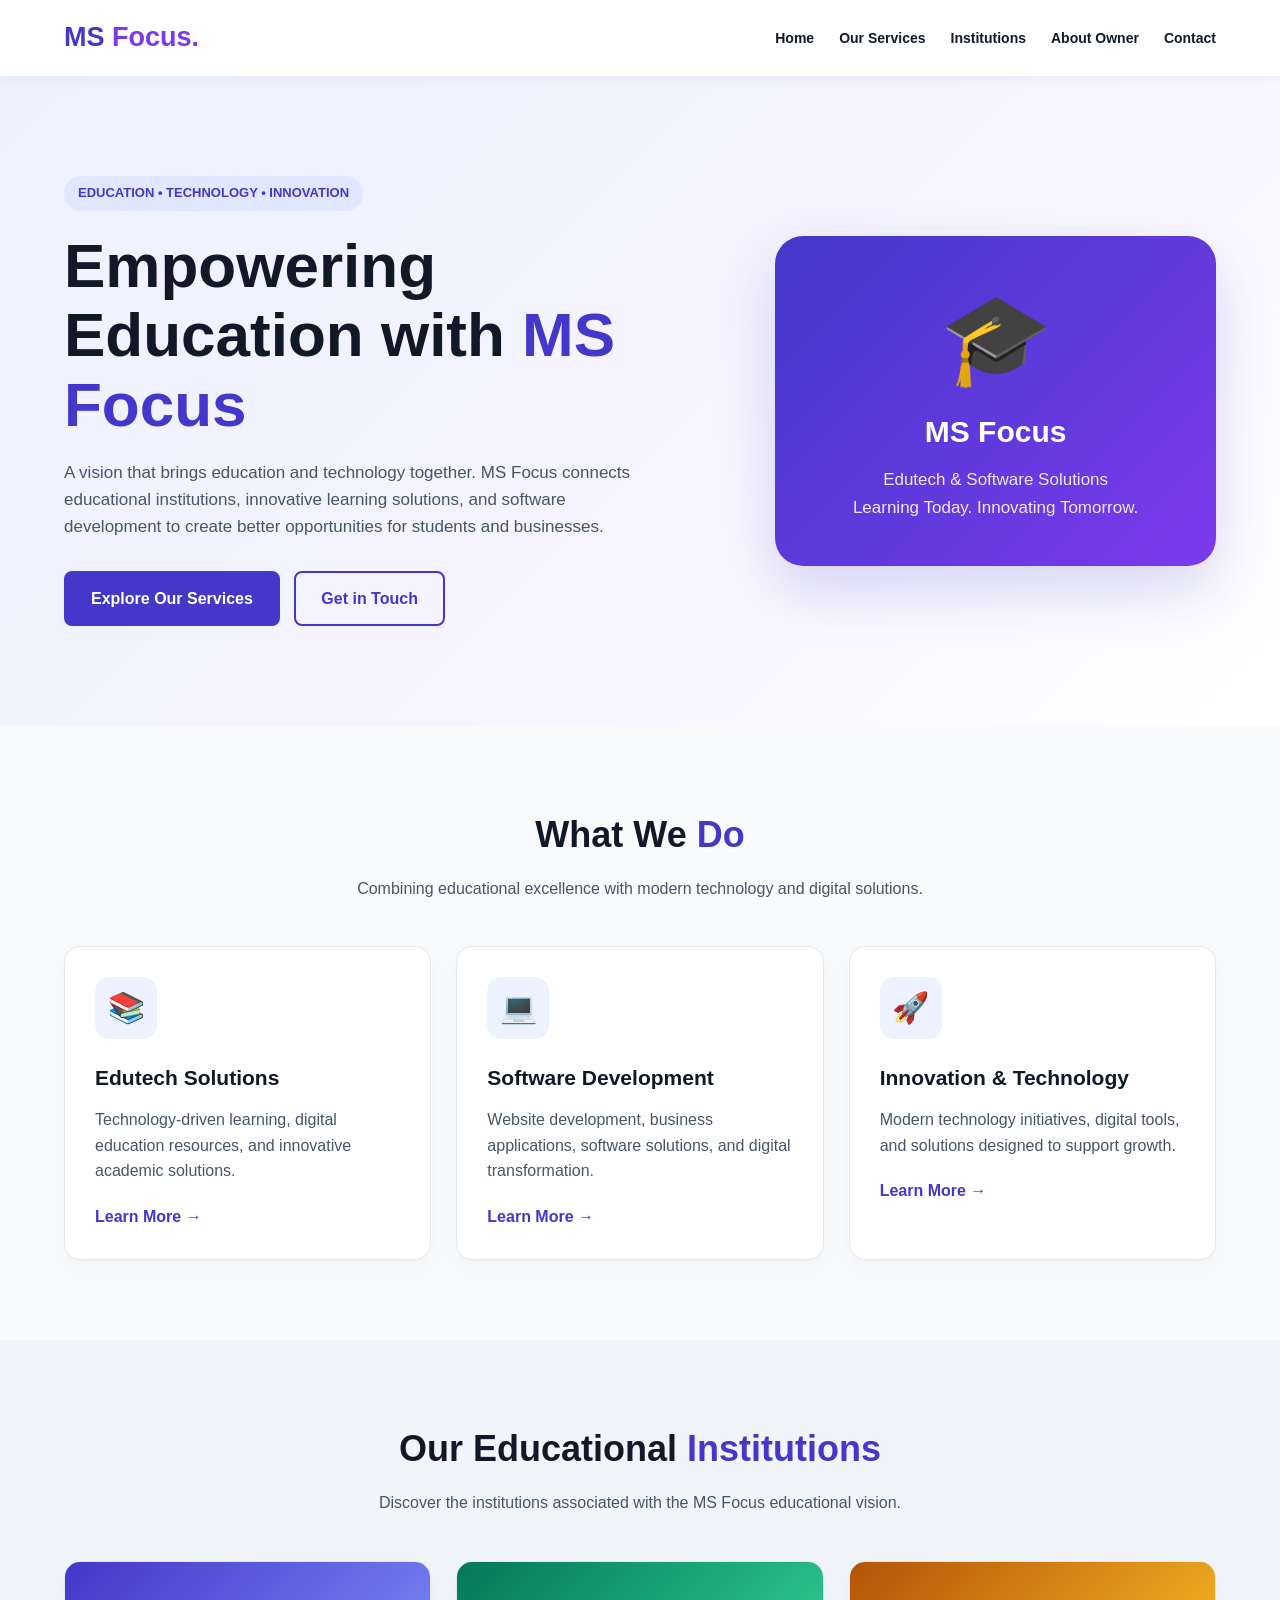
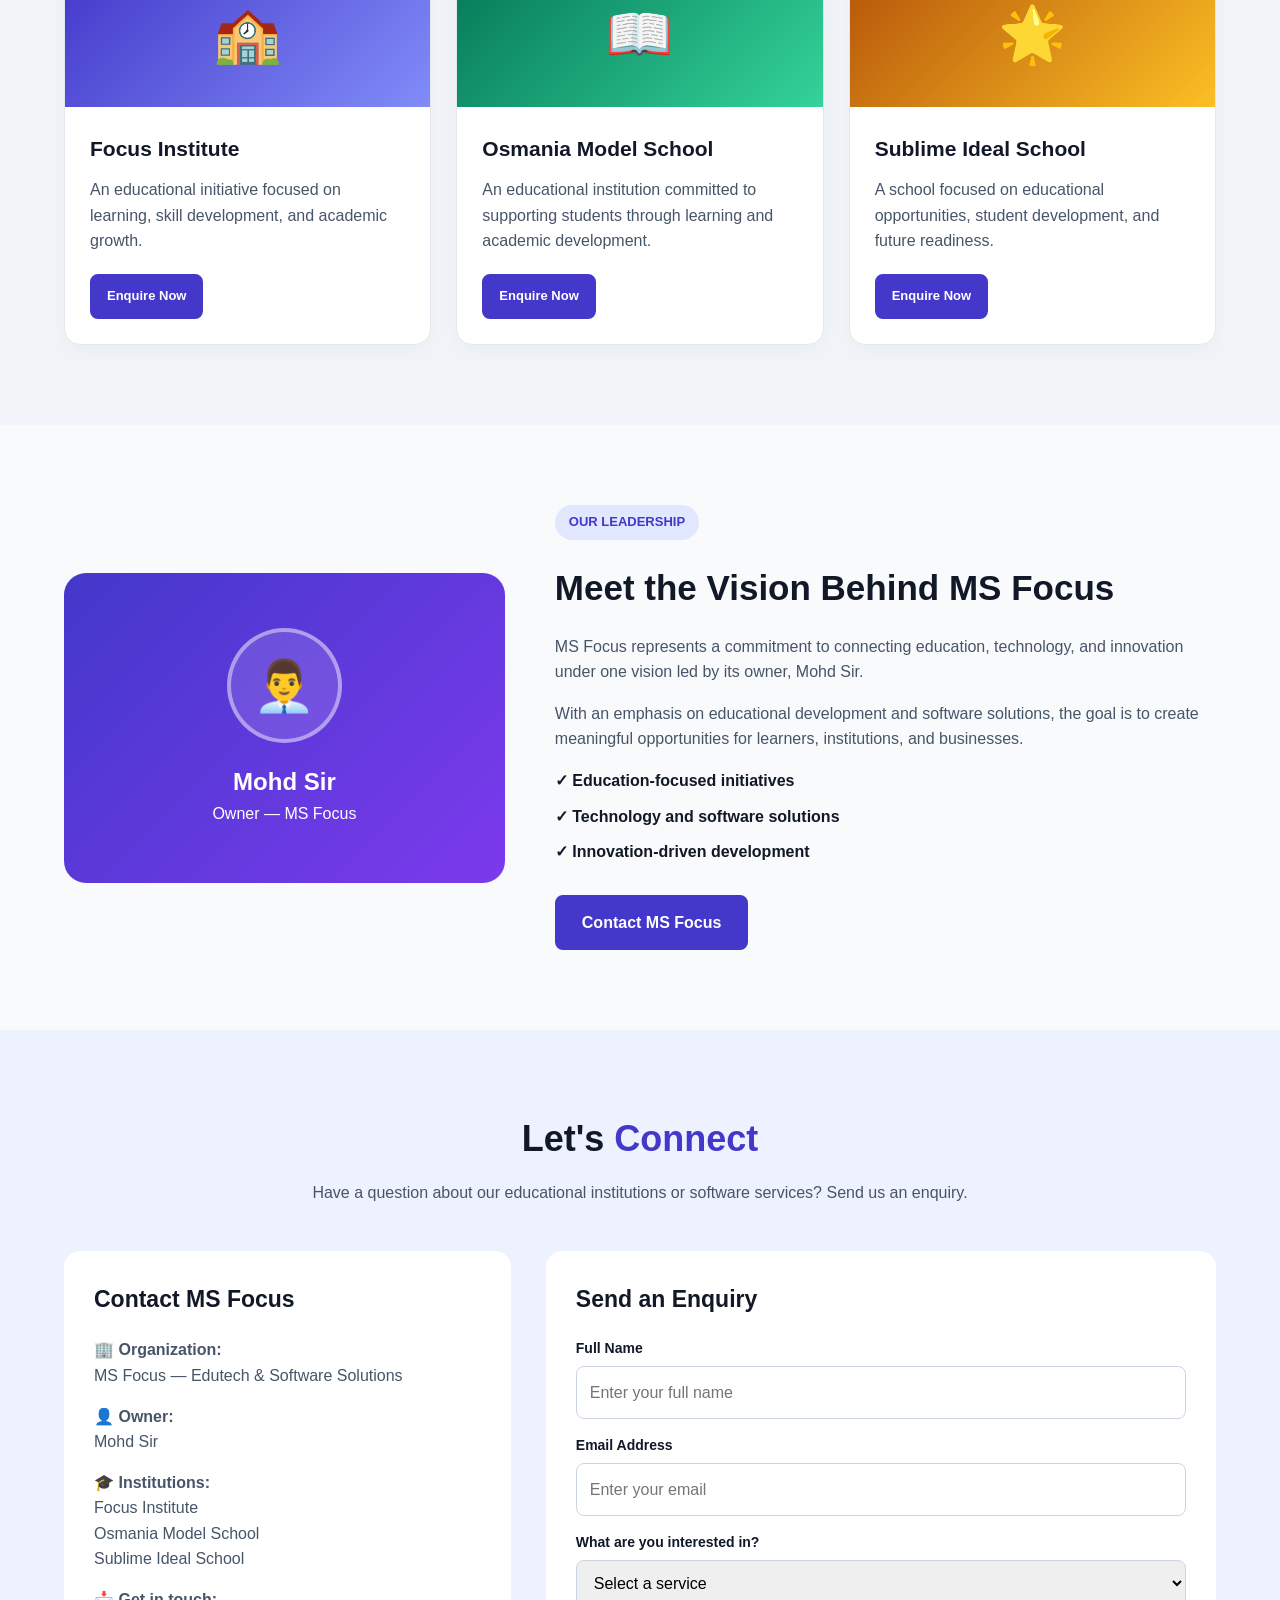
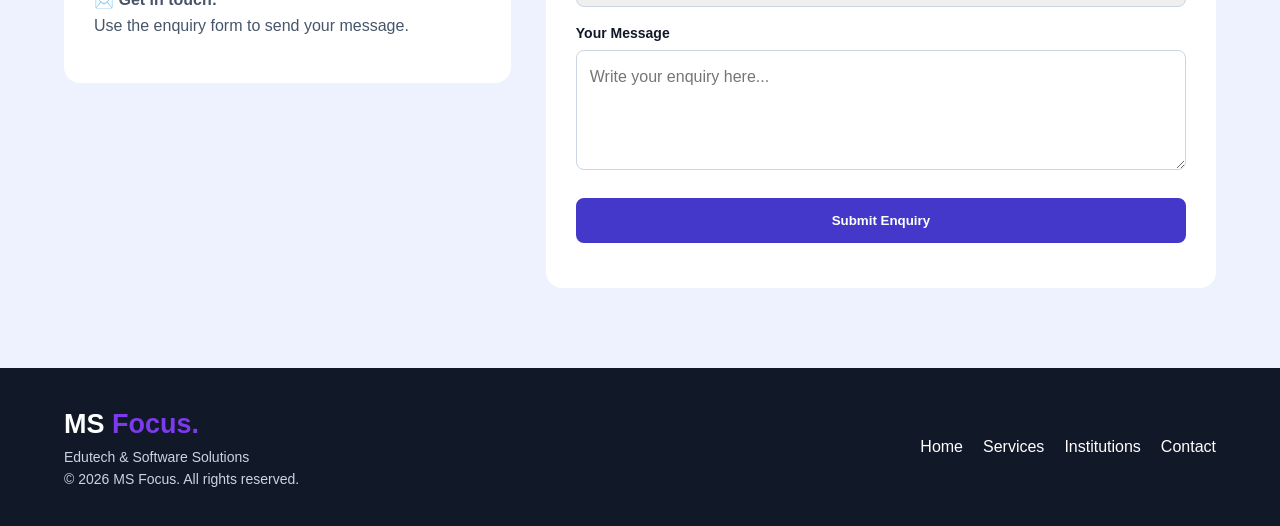
==== index.html @ 40a00bc4 "Test it" ====
<!DOCTYPE html>
<html lang="en">
<head>
    <meta charset="UTF-8">
    <meta name="viewport" content="width=device-width, initial-scale=1.0">
    <meta name="description" content="MS Focus - Education Technology, Software Solutions, and Educational Institutions.">
    <title>MS Focus | Edutech & Software Solutions</title>

    <style>
        /* GENERAL STYLES */
        :root {
            --primary: #4338ca;
            --secondary: #7c3aed;
            --dark: #111827;
            --light: #f8fafc;
            --text: #475569;
            --white: #ffffff;
        }

        * {
            margin: 0;
            padding: 0;
            box-sizing: border-box;
            scroll-behavior: smooth;
        }

        body {
            font-family: Arial, Helvetica, sans-serif;
            background: var(--light);
            color: var(--dark);
            line-height: 1.6;
        }

        a {
            text-decoration: none;
            color: inherit;
        }

        .container {
            width: 90%;
            max-width: 1200px;
            margin: auto;
        }

        /* NAVIGATION */
        header {
            background: var(--white);
            box-shadow: 0 2px 15px #0000000d;
            position: sticky;
            top: 0;
            z-index: 1000;
        }

        nav {
            min-height: 76px;
            display: flex;
            align-items: center;
            justify-content: space-between;
            gap: 20px;
        }

        .logo {
            font-size: 27px;
            font-weight: 800;
            color: var(--primary);
        }

        .logo span {
            color: var(--secondary);
        }

        .nav-links {
            display: flex;
            align-items: center;
            gap: 25px;
            list-style: none;
        }

        .nav-links a {
            font-size: 14px;
            font-weight: 600;
            transition: color 0.3s;
        }

        .nav-links a:hover {
            color: var(--secondary);
        }

        .menu-btn {
            display: none;
            border: none;
            background: none;
            font-size: 28px;
            cursor: pointer;
        }

        /* BUTTONS */
        .btn {
            display: inline-block;
            background: var(--primary);
            color: white;
            padding: 13px 25px;
            border-radius: 8px;
            font-weight: bold;
            border: 2px solid var(--primary);
            cursor: pointer;
            transition: 0.3s;
        }

        .btn:hover {
            background: var(--secondary);
            border-color: var(--secondary);
            transform: translateY(-2px);
        }

        .btn-outline {
            background: transparent;
            color: var(--primary);
            margin-left: 10px;
        }

        .btn-outline:hover {
            color: white;
        }

        /* HERO SECTION */
        .hero {
            background: linear-gradient(135deg, #eef2ff, #f5f3ff, #ffffff);
            padding: 100px 0;
        }

        .hero-content {
            display: grid;
            grid-template-columns: 1.2fr 0.8fr;
            align-items: center;
            gap: 50px;
        }

        .tag {
            display: inline-block;
            padding: 7px 14px;
            border-radius: 30px;
            background: #e0e7ff;
            color: var(--primary);
            font-weight: bold;
            font-size: 13px;
            margin-bottom: 20px;
        }

        .hero h1 {
            font-size: clamp(38px, 5vw, 62px);
            line-height: 1.12;
            margin-bottom: 20px;
        }

        .hero h1 span {
            color: var(--primary);
        }

        .hero p {
            color: var(--text);
            font-size: 17px;
            margin-bottom: 30px;
            max-width: 600px;
        }

        .hero-art {
            min-height: 330px;
            border-radius: 28px;
            background: linear-gradient(135deg, #4338ca, #7c3aed);
            color: white;
            display: flex;
            flex-direction: column;
            align-items: center;
            justify-content: center;
            text-align: center;
            padding: 35px;
            box-shadow: 0 25px 60px #4338ca30;
        }

        .hero-art .symbol {
            font-size: 90px;
            line-height: 1.3;
        }

        .hero-art h2 {
            font-size: 30px;
            margin: 10px 0;
        }

        .hero-art p {
            color: #ede9fe;
            margin: 0;
        }

        /* COMMON SECTION STYLES */
        section {
            padding: 80px 0;
        }

        .section-heading {
            text-align: center;
            max-width: 700px;
            margin: 0 auto 45px;
        }

        .section-heading h2 {
            font-size: 36px;
            margin-bottom: 12px;
        }

        .section-heading p {
            color: var(--text);
        }

        .section-heading span {
            color: var(--primary);
        }

        /* SERVICES */
        .services-grid,
        .schools-grid {
            display: grid;
            grid-template-columns: repeat(3, 1fr);
            gap: 25px;
        }

        .service-card,
        .school-card {
            background: white;
            padding: 30px;
            border-radius: 16px;
            border: 1px solid #e2e8f0;
            box-shadow: 0 8px 25px #0f172a08;
            transition: transform 0.3s, box-shadow 0.3s;
        }

        .service-card:hover,
        .school-card:hover {
            transform: translateY(-7px);
            box-shadow: 0 15px 35px #4338ca15;
        }

        .icon {
            width: 62px;
            height: 62px;
            border-radius: 14px;
            background: #eef2ff;
            display: grid;
            place-items: center;
            font-size: 30px;
            margin-bottom: 22px;
        }

        .service-card h3,
        .school-card h3 {
            font-size: 21px;
            margin-bottom: 12px;
        }

        .service-card p,
        .school-card p {
            color: var(--text);
            margin-bottom: 20px;
        }

        .text-link {
            color: var(--primary);
            font-weight: bold;
        }

        /* SCHOOLS */
        #institutions {
            background: #f1f5f9;
        }

        .school-card {
            padding: 0;
            overflow: hidden;
        }

        .school-top {
            min-height: 145px;
            background: linear-gradient(135deg, #4338ca, #818cf8);
            display: grid;
            place-items: center;
            color: white;
            font-size: 55px;
        }

        .school-card:nth-child(2) .school-top {
            background: linear-gradient(135deg, #047857, #34d399);
        }

        .school-card:nth-child(3) .school-top {
            background: linear-gradient(135deg, #b45309, #fbbf24);
        }

        .school-info {
            padding: 25px;
        }

        .school-info .btn {
            font-size: 13px;
            padding: 10px 15px;
        }

        /* ABOUT OWNER */
        .about-grid {
            display: grid;
            grid-template-columns: 0.8fr 1.2fr;
            gap: 50px;
            align-items: center;
        }

        .owner-box {
            min-height: 310px;
            border-radius: 22px;
            background: linear-gradient(135deg, #4338ca, #7c3aed);
            color: white;
            display: flex;
            flex-direction: column;
            justify-content: center;
            align-items: center;
            text-align: center;
            padding: 30px;
        }

        .owner-avatar {
            width: 115px;
            height: 115px;
            border: 4px solid #ffffff70;
            border-radius: 50%;
            display: grid;
            place-items: center;
            background: #ffffff20;
            font-size: 50px;
            margin-bottom: 20px;
        }

        .about-text h2 {
            font-size: 35px;
            margin-bottom: 18px;
        }

        .about-text p {
            color: var(--text);
            margin-bottom: 16px;
        }

        .feature {
            margin: 10px 0;
            font-weight: 600;
        }

        /* CONTACT */
        #contact {
            background: #eef2ff;
        }

        .contact-grid {
            display: grid;
            grid-template-columns: 0.8fr 1.2fr;
            gap: 35px;
            align-items: start;
        }

        .contact-info,
        .contact-form {
            background: white;
            border-radius: 16px;
            padding: 30px;
        }

        .contact-info h3,
        .contact-form h3 {
            margin-bottom: 20px;
            font-size: 23px;
        }

        .contact-info p {
            color: var(--text);
            margin: 15px 0;
        }

        .contact-form label {
            display: block;
            margin: 15px 0 6px;
            font-weight: bold;
            font-size: 14px;
        }

        .contact-form input,
        .contact-form select,
        .contact-form textarea {
            width: 100%;
            padding: 13px;
            border: 1px solid #cbd5e1;
            border-radius: 8px;
            font: inherit;
            outline: none;
        }

        .contact-form input:focus,
        .contact-form select:focus,
        .contact-form textarea:focus {
            border-color: var(--primary);
        }

        .contact-form textarea {
            resize: vertical;
            min-height: 120px;
        }

        .contact-form .btn {
            margin-top: 20px;
            width: 100%;
        }

        #form-message {
            margin-top: 15px;
            color: #047857;
            font-weight: bold;
        }

        /* FOOTER */
        footer {
            background: #111827;
            color: white;
            padding: 35px 0;
        }

        .footer-content {
            display: flex;
            justify-content: space-between;
            align-items: center;
            gap: 20px;
            flex-wrap: wrap;
        }

        footer p {
            color: #cbd5e1;
            font-size: 14px;
        }

        .footer-links {
            display: flex;
            gap: 20px;
            flex-wrap: wrap;
        }

        .footer-links a:hover {
            color: #a5b4fc;
        }

        /* RESPONSIVE DESIGN */
        @media (max-width: 850px) {
            .menu-btn {
                display: block;
            }

            .nav-links {
                display: none;
                position: absolute;
                top: 76px;
                left: 0;
                width: 100%;
                background: white;
                padding: 25px 5%;
                flex-direction: column;
                align-items: flex-start;
                box-shadow: 0 10px 15px #00000010;
            }

            .nav-links.active {
                display: flex;
            }

            .hero-content,
            .about-grid,
            .contact-grid {
                grid-template-columns: 1fr;
            }

            .hero {
                padding: 65px 0;
            }

            .services-grid,
            .schools-grid {
                grid-template-columns: repeat(2, 1fr);
            }
        }

        @media (max-width: 560px) {
            .services-grid,
            .schools-grid {
                grid-template-columns: 1fr;
            }

            .hero h1 {
                font-size: 39px;
            }

            .section-heading h2,
            .about-text h2 {
                font-size: 29px;
            }

            .btn-outline {
                margin: 12px 0 0;
            }

            section {
                padding: 55px 0;
            }

            .footer-content {
                flex-direction: column;
                align-items: flex-start;
            }
        }
    </style>
</head>

<body>

    <!-- HEADER -->
    <header>
        <nav class="container">
            <a href="#home" class="logo">MS <span>Focus.</span></a>

            <button class="menu-btn" id="menu-btn"
                    aria-label="Open navigation menu"
                    aria-expanded="false">☰</button>

            <ul class="nav-links" id="nav-links">
                <li><a href="#home">Home</a></li>
                <li><a href="#services">Our Services</a></li>
                <li><a href="#institutions">Institutions</a></li>
                <li><a href="#about">About Owner</a></li>
                <li><a href="#contact">Contact</a></li>
            </ul>
        </nav>
    </header>

    <main>
        <!-- HERO -->
        <section class="hero" id="home">
            <div class="container hero-content">
                <div>
                    <span class="tag">EDUCATION • TECHNOLOGY • INNOVATION</span>

                    <h1>Empowering Education with <span>MS Focus</span></h1>

                    <p>
                        A vision that brings education and technology together.
                        MS Focus connects educational institutions, innovative
                        learning solutions, and software development to create
                        better opportunities for students and businesses.
                    </p>

                    <a href="#services" class="btn">Explore Our Services</a>
                    <a href="#contact" class="btn btn-outline">Get in Touch</a>
                </div>

                <div class="hero-art">
                    <div class="symbol">🎓</div>
                    <h2>MS Focus</h2>
                    <p>Edutech & Software Solutions</p>
                    <p>Learning Today. Innovating Tomorrow.</p>
                </div>
            </div>
        </section>

        <!-- SERVICES -->
        <section id="services">
            <div class="container">
                <div class="section-heading">
                    <h2>What We <span>Do</span></h2>
                    <p>
                        Combining educational excellence with modern
                        technology and digital solutions.
                    </p>
                </div>

                <div class="services-grid">
                    <article class="service-card">
                        <div class="icon">📚</div>
                        <h3>Edutech Solutions</h3>
                        <p>
                            Technology-driven learning, digital education
                            resources, and innovative academic solutions.
                        </p>
                        <a href="#contact" class="text-link">Learn More →</a>
                    </article>

                    <article class="service-card">
                        <div class="icon">💻</div>
                        <h3>Software Development</h3>
                        <p>
                            Website development, business applications,
                            software solutions, and digital transformation.
                        </p>
                        <a href="#contact" class="text-link">Learn More →</a>
                    </article>

                    <article class="service-card">
                        <div class="icon">🚀</div>
                        <h3>Innovation & Technology</h3>
                        <p>
                            Modern technology initiatives, digital tools,
                            and solutions designed to support growth.
                        </p>
                        <a href="#contact" class="text-link">Learn More →</a>
                    </article>
                </div>
            </div>
        </section>

        <!-- INSTITUTIONS -->
        <section id="institutions">
            <div class="container">
                <div class="section-heading">
                    <h2>Our Educational <span>Institutions</span></h2>
                    <p>
                        Discover the institutions associated with the MS
                        Focus educational vision.
                    </p>
                </div>

                <div class="schools-grid">
                    <article class="school-card">
                        <div class="school-top">🏫</div>
                        <div class="school-info">
                            <h3>Focus Institute</h3>
                            <p>
                                An educational initiative focused on learning,
                                skill development, and academic growth.
                            </p>
                            <a href="#contact" class="btn">Enquire Now</a>
                        </div>
                    </article>

                    <article class="school-card">
                        <div class="school-top">📖</div>
                        <div class="school-info">
                            <h3>Osmania Model School</h3>
                            <p>
                                An educational institution committed to
                                supporting students through learning and
                                academic development.
                            </p>
                            <a href="#contact" class="btn">Enquire Now</a>
                        </div>
                    </article>

                    <article class="school-card">
                        <div class="school-top">🌟</div>
                        <div class="school-info">
                            <h3>Sublime Ideal School</h3>
                            <p>
                                A school focused on educational opportunities,
                                student development, and future readiness.
                            </p>
                            <a href="#contact" class="btn">Enquire Now</a>
                        </div>
                    </article>
                </div>
            </div>
        </section>

        <!-- OWNER -->
        <section id="about">
            <div class="container about-grid">
                <div class="owner-box">
                    <div class="owner-avatar">👨‍💼</div>
                    <h2>Mohd Sir</h2>
                    <p>Owner — MS Focus</p>
                </div>

                <div class="about-text">
                    <span class="tag">OUR LEADERSHIP</span>
                    <h2>Meet the Vision Behind <span>MS Focus</span></h2>

                    <p>
                        MS Focus represents a commitment to connecting
                        education, technology, and innovation under one
                        vision led by its owner, Mohd Sir.
                    </p>

                    <p>
                        With an emphasis on educational development and
                        software solutions, the goal is to create meaningful
                        opportunities for learners, institutions, and
                        businesses.
                    </p>

                    <div class="feature">✓ Education-focused initiatives</div>
                    <div class="feature">✓ Technology and software solutions</div>
                    <div class="feature">✓ Innovation-driven development</div>

                    <a href="#contact" class="btn" style="margin-top:20px;">
                        Contact MS Focus
                    </a>
                </div>
            </div>
        </section>

        <!-- CONTACT -->
        <section id="contact">
            <div class="container">
                <div class="section-heading">
                    <h2>Let's <span>Connect</span></h2>
                    <p>
                        Have a question about our educational institutions
                        or software services? Send us an enquiry.
                    </p>
                </div>

                <div class="contact-grid">
                    <div class="contact-info">
                        <h3>Contact MS Focus</h3>

                        <p>🏢 <strong>Organization:</strong><br>
                            MS Focus — Edutech & Software Solutions
                        </p>

                        <p>👤 <strong>Owner:</strong><br>
                            Mohd Sir
                        </p>

                        <p>🎓 <strong>Institutions:</strong><br>
                            Focus Institute<br>
                            Osmania Model School<br>
                            Sublime Ideal School
                        </p>

                        <p>📩 <strong>Get in touch:</strong><br>
                            Use the enquiry form to send your message.
                        </p>
                    </div>

                    <form class="contact-form" id="contact-form">
                        <h3>Send an Enquiry</h3>

                        <label for="name">Full Name</label>
                        <input type="text" id="name" name="name"
                               placeholder="Enter your full name" required>

                        <label for="email">Email Address</label>
                        <input type="email" id="email" name="email"
                               placeholder="Enter your email" required>

                        <label for="interest">What are you interested in?</label>
                        <select id="interest" name="interest" required>
                            <option value="">Select a service</option>
                            <option>Focus Institute</option>
                            <option>Osmania Model School</option>
                            <option>Sublime Ideal School</option>
                            <option>Edutech Solutions</option>
                            <option>Software Development</option>
                            <option>Other Enquiry</option>
                        </select>

                        <label for="message">Your Message</label>
                        <textarea id="message" name="message"
                                  placeholder="Write your enquiry here..."
                                  required></textarea>

                        <button type="submit" class="btn">
                            Submit Enquiry
                        </button>

                        <p id="form-message" role="status"
                           aria-live="polite"></p>
                    </form>
                </div>
            </div>
        </section>
    </main>

    <!-- FOOTER -->
    <footer>
        <div class="container footer-content">
            <div>
                <a href="#home" class="logo" style="color:white;">
                    MS <span>Focus.</span>
                </a>
                <p>Edutech & Software Solutions</p>
                <p>© <span id="year"></span> MS Focus. All rights reserved.</p>
            </div>

            <div class="footer-links">
                <a href="#home">Home</a>
                <a href="#services">Services</a>
                <a href="#institutions">Institutions</a>
                <a href="#contact">Contact</a>
            </div>
        </div>
    </footer>

    <script>
        // Automatically update the copyright year.
        document.getElementById("year").textContent =
            new Date().getFullYear();

        // Mobile navigation menu.
        const menuBtn = document.getElementById("menu-btn");
        const navLinks = document.getElementById("nav-links");

        menuBtn.addEventListener("click", function () {
            const isOpen = navLinks.classList.toggle("active");

            menuBtn.setAttribute("aria-expanded", String(isOpen));
            menuBtn.textContent = isOpen ? "✕" : "☰";
        });

        // Close mobile navigation after selecting a link.
        document.querySelectorAll(".nav-links a").forEach(function (link) {
            link.addEventListener("click", function () {
                navLinks.classList.remove("active");
                menuBtn.setAttribute("aria-expanded", "false");
                menuBtn.textContent = "☰";
            });
        });

        // Contact form demonstration.
        // This works locally but does not send or store enquiries.
        document.getElementById("contact-form").addEventListener(
            "submit",
            function (event) {
                event.preventDefault();

                const name = document.getElementById("name").value.trim();
                const message = document.getElementById("form-message");

                if (!name) {
                    message.style.color = "#b91c1c";
                    message.textContent = "Please enter your name.";
                    return;
                }

                message.style.color = "#047857";
                message.textContent =
                    "Thank you, " + name +
                    "! The form works locally, but sending enquiries " +
                    "requires an email or backend integration.";

                this.reset();
            }
        );
    </script>

</body>
</html>
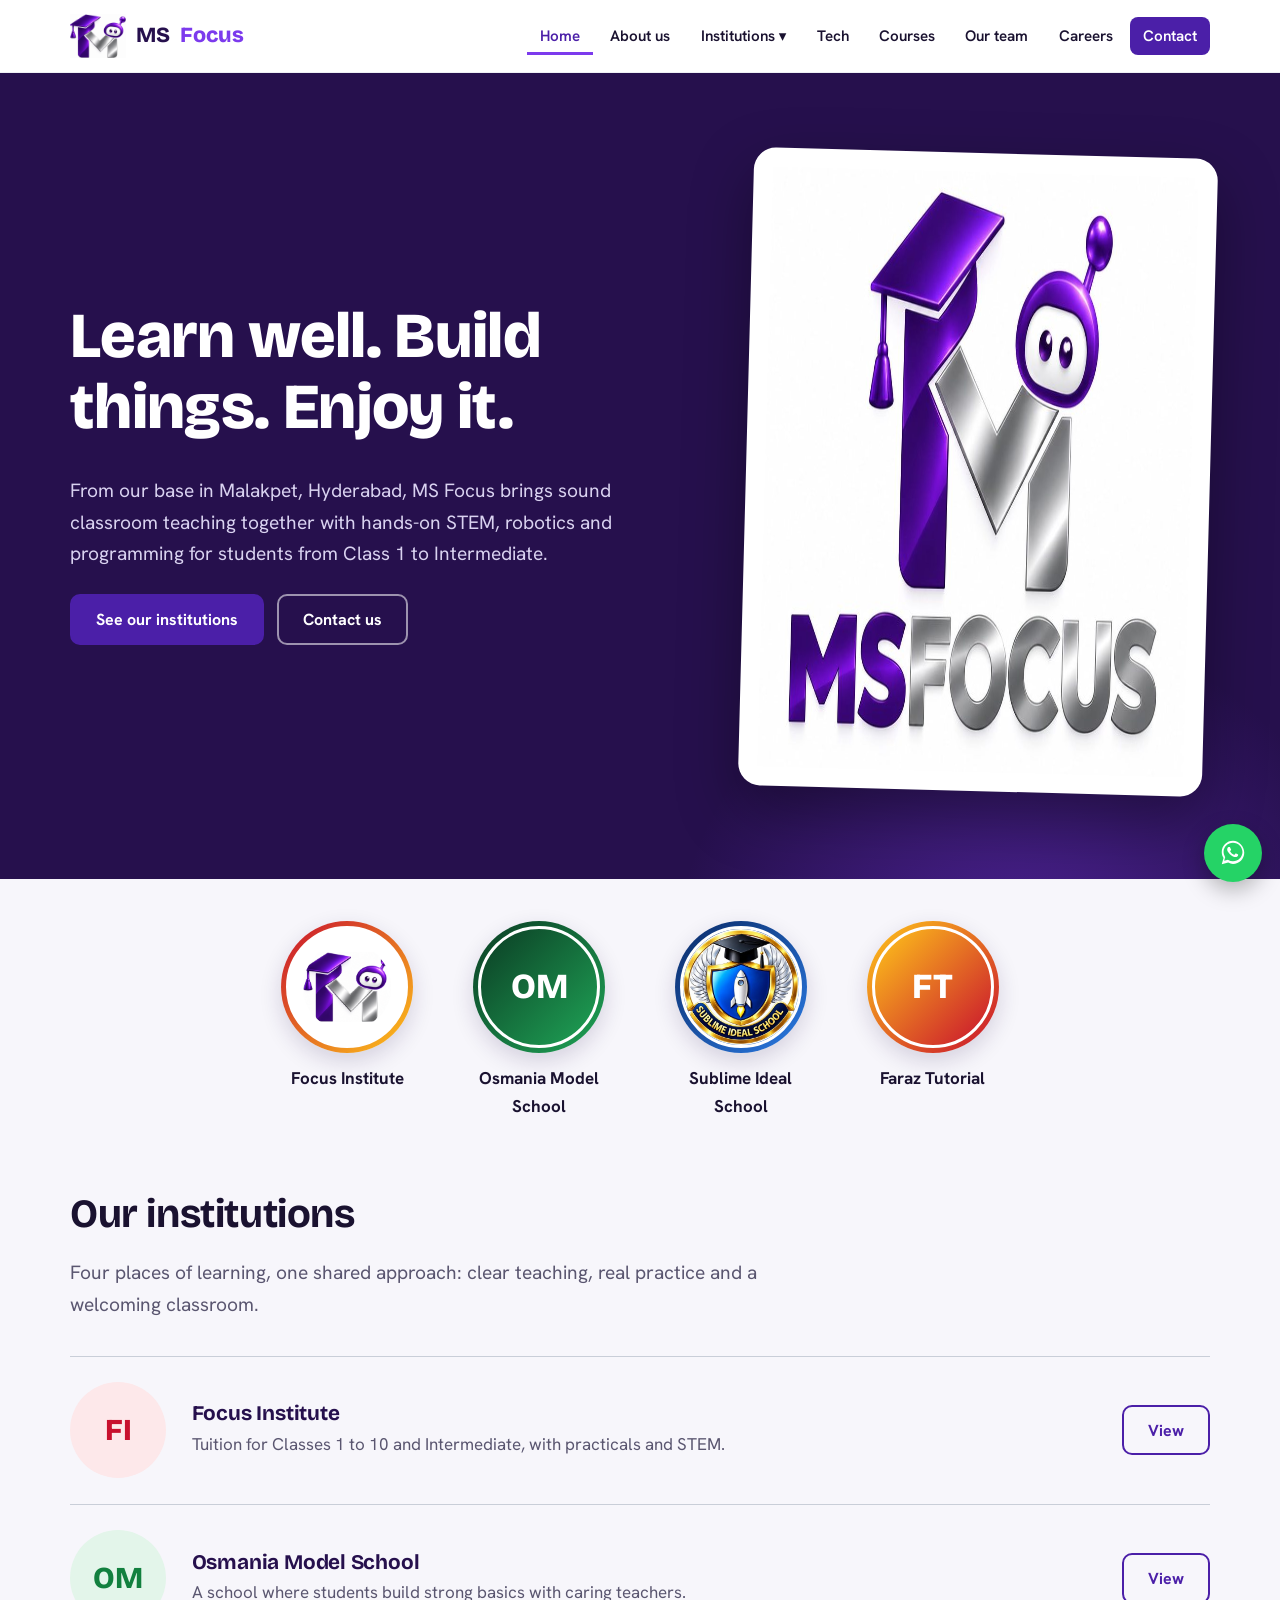
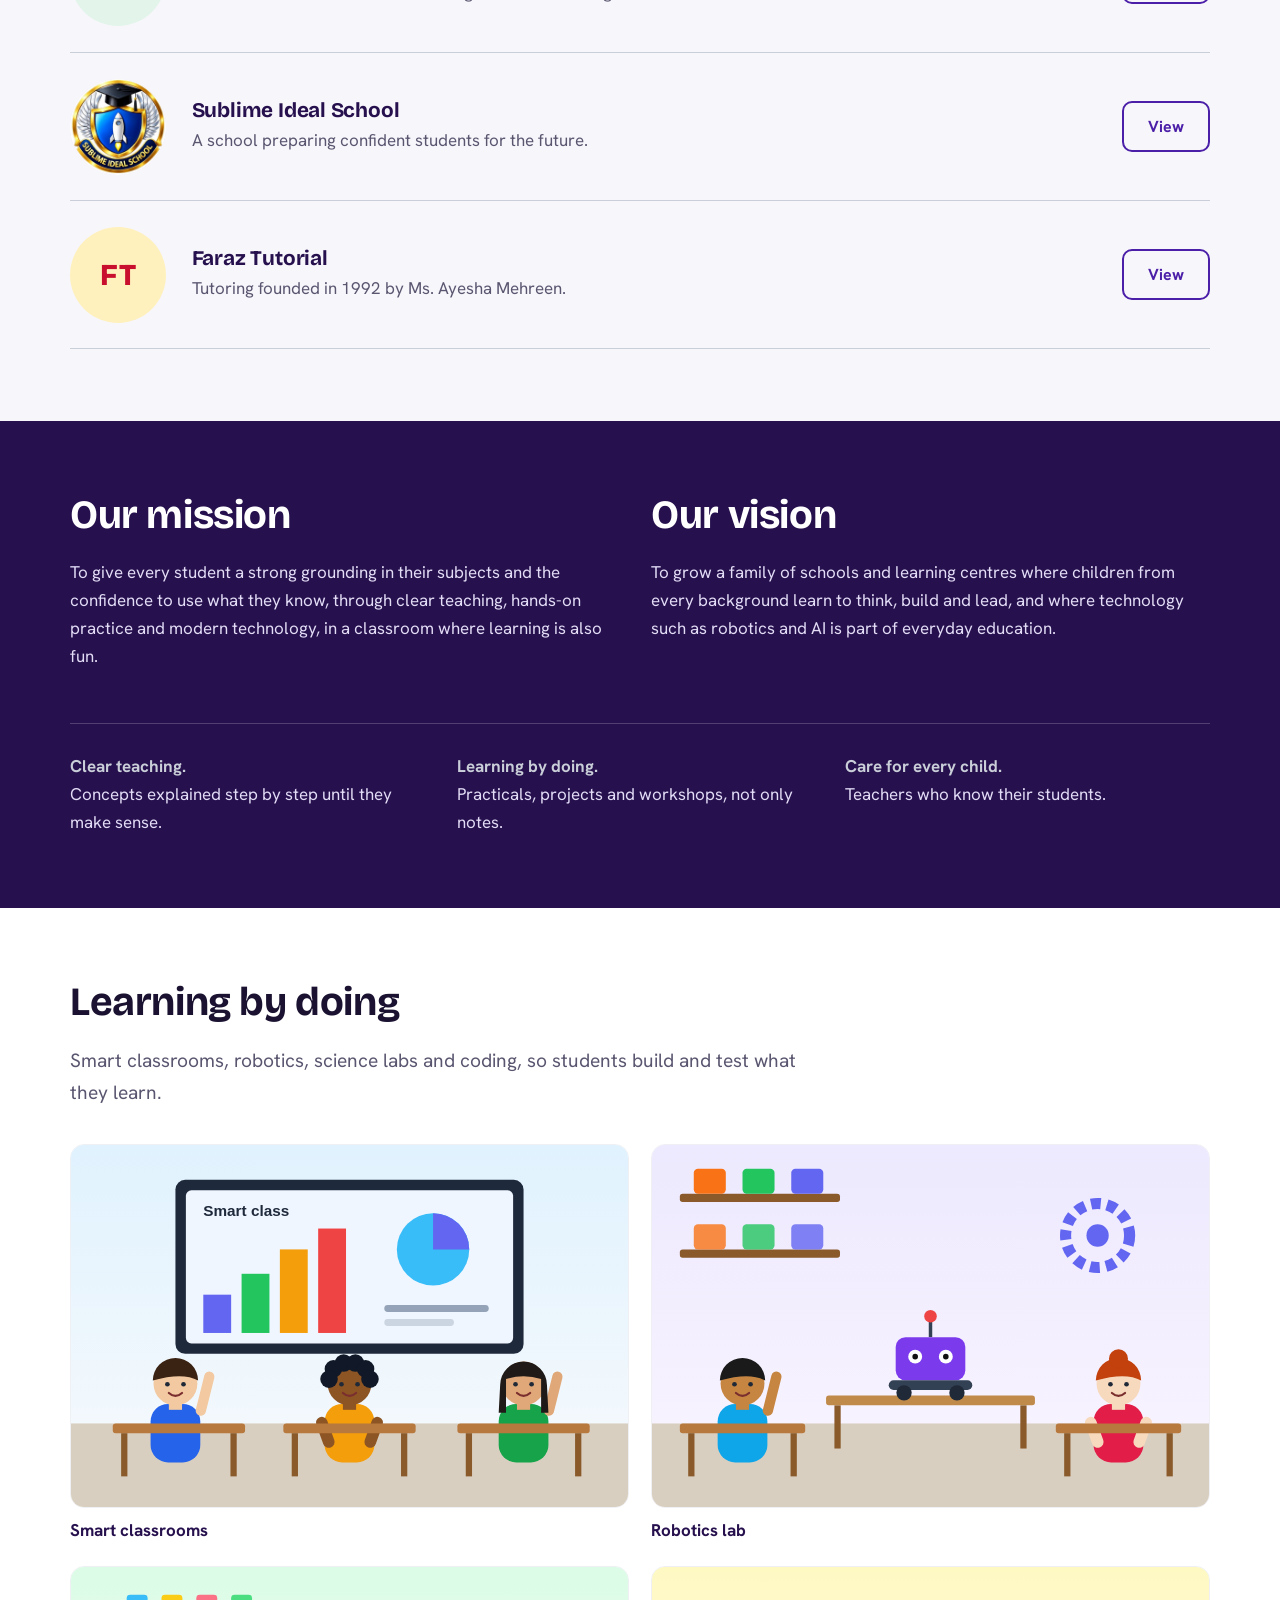
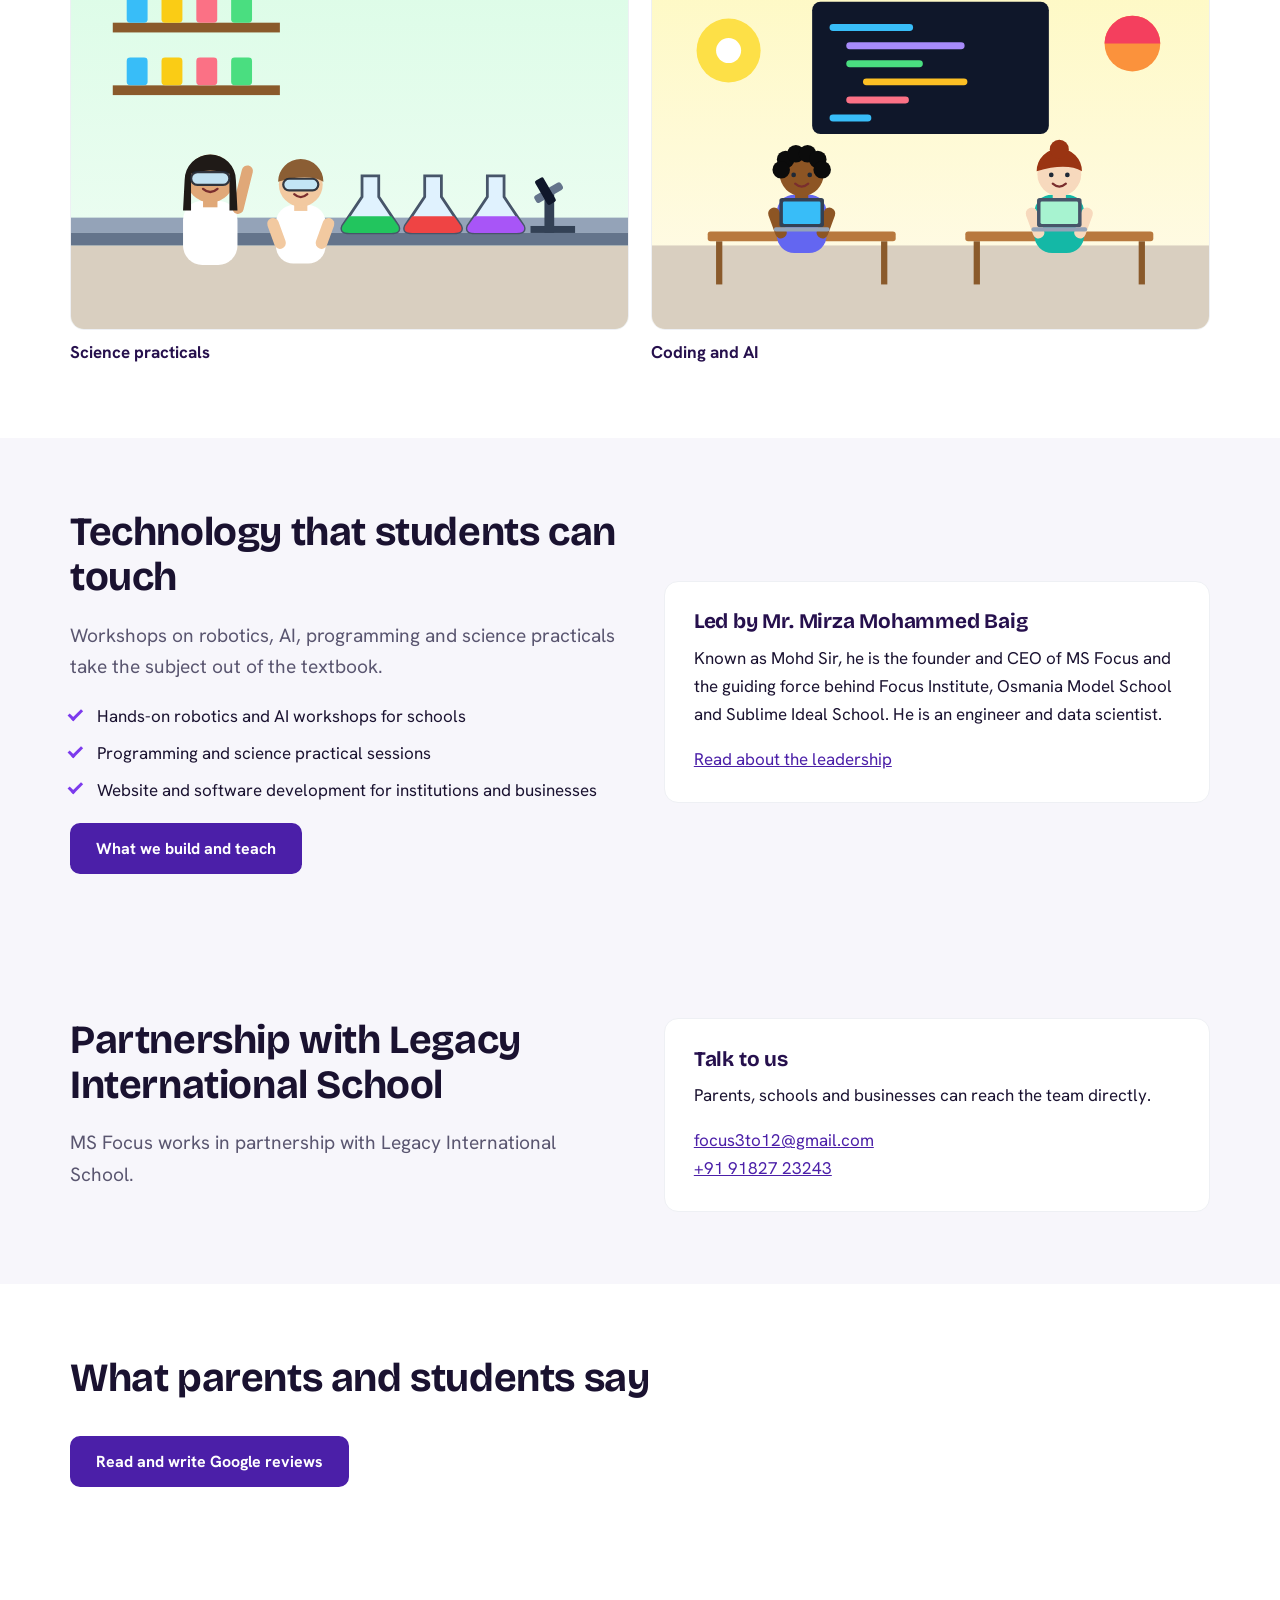
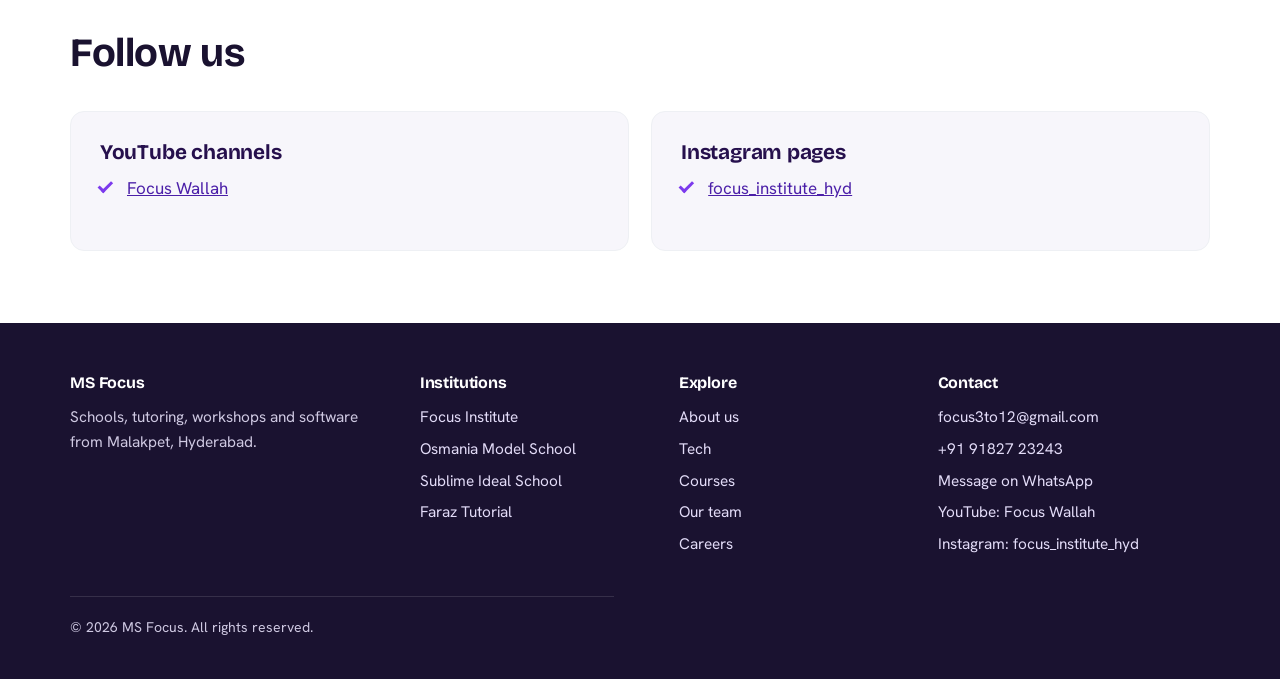
==== commit 7d976629: "Initial MSFOCUS website update" ====
--- a/index.html
+++ b/index.html
@@ -1,857 +1,162 @@
-
 <!DOCTYPE html>
 <html lang="en">
 <head>
-    <meta charset="UTF-8">
-    <meta name="viewport" content="width=device-width, initial-scale=1.0">
-    <meta name="description" content="MS Focus - Education Technology, Software Solutions, and Educational Institutions.">
-    <title>MS Focus | Edutech & Software Solutions</title>
+<meta charset="UTF-8">
+<meta name="viewport" content="width=device-width, initial-scale=1">
+<title>MS Focus | Education and technology</title>
+<meta name="description" content="MS Focus connects schools, tutoring, workshops and software development under one vision.">
+<meta property="og:title" content="MS Focus | Education and technology">
+<meta property="og:description" content="MS Focus connects schools, tutoring, workshops and software development under one vision.">
+<meta property="og:image" content="https://www.msfocus.in/msfocuslogo.jpeg">
+<meta property="og:type" content="website">
+<link rel="icon" type="image/png" href="logo.png">
+<link rel="preconnect" href="https://fonts.googleapis.com">
+<link rel="preconnect" href="https://fonts.gstatic.com" crossorigin>
+<link href="https://fonts.googleapis.com/css2?family=Bricolage+Grotesque:opsz,wght@12..96,600;12..96,700;12..96,800&family=Hanken+Grotesk:wght@400;600;700&display=swap" rel="stylesheet">
+<link rel="stylesheet" href="style.css">
+</head>
+<body class="">
+<a class="skip" href="#main">Skip to content</a>
+<header class="site-header">
+  <nav class="container nav" aria-label="Main">
+    <a class="brand" href="index.html"><img src="logo.png" alt="" width="56" height="44">MS<span>Focus</span></a>
+    <button class="menu-btn" id="menu-btn" aria-label="Open navigation menu" aria-expanded="false" aria-controls="nav-links">&#9776;</button>
+    <ul class="nav-links" id="nav-links"><li><a href="index.html" aria-current="page">Home</a></li><li><a href="Aboutus.html">About us</a></li><li class="has-sub"><button class="drop" aria-expanded="false" aria-haspopup="true">Institutions &#9662;</button><ul class="submenu"><li><a href="focusinstitute.html">Focus Institute</a></li><li><a href="osmaniamodelschool.html">Osmania Model School</a></li><li><a href="sublimeidealschool.html">Sublime Ideal School</a></li><li><a href="faraztutorial.html">Faraz Tutorial</a></li></ul></li><li><a href="techcompany.html">Tech</a></li><li><a href="othercources.html">Courses</a></li><li><a href="ourteachers.html">Our team</a></li><li><a href="carriers.html">Careers</a></li><li class="cta"><a href="contact.html">Contact</a></li></ul>
+  </nav>
+</header>
+<main id="main">
+<section class="hero">
+  <div class="container hero-grid">
+    <div>
+      <h1>Learn well. Build things. Enjoy it.</h1>
+      <p class="lead">From our base in Malakpet, Hyderabad, MS Focus brings sound classroom teaching together with hands-on STEM, robotics and programming for students from Class 1 to Intermediate.</p>
+      <div class="btn-row">
+        <a class="btn" href="#institutions">See our institutions</a>
+        <a class="btn ghost" href="contact.html">Contact us</a>
+      </div>
+    </div>
+    <div class="hero-logo"><img src="msfocuslogo.jpeg" alt="MS Focus logo: a graduation cap on the letter M with a small robot" width="900" height="600"></div>
+  </div>
+</section>
 
-    <style>
-        /* GENERAL STYLES */
-        :root {
-            --primary: #4338ca;
-            --secondary: #7c3aed;
-            --dark: #111827;
-            --light: #f8fafc;
-            --text: #475569;
-            --white: #ffffff;
-        }
+<section class="circles"><div class="container"><ul class="circle-row"><li><a class="circle" href="focusinstitute.html"><span class="disc" style="background:linear-gradient(135deg,#c8102e,#ffc61a)"><img src="logo.png" alt="" class="contain" width="120" height="120"></span><span class="cname">Focus Institute</span></a></li><li><a class="circle" href="osmaniamodelschool.html"><span class="disc" style="background:linear-gradient(135deg,#0b3d24,#1fa356)"><span class="ini" style="color:#fff;background:linear-gradient(135deg,#0b3d24,#1fa356)">OM</span></span><span class="cname">Osmania Model School</span></a></li><li><a class="circle" href="sublimeidealschool.html"><span class="disc" style="background:linear-gradient(135deg,#0a2a66,#2b7be4)"><img src="sublimelogo.jpeg" alt="" class="cover" width="120" height="120"></span><span class="cname">Sublime Ideal School</span></a></li><li><a class="circle" href="faraztutorial.html"><span class="disc" style="background:linear-gradient(135deg,#ffc61a,#c8102e)"><span class="ini" style="color:#fff;background:linear-gradient(135deg,#ffc61a,#c8102e)">FT</span></span><span class="cname">Faraz Tutorial</span></a></li></ul></div></section>
 
-        * {
-            margin: 0;
-            padding: 0;
-            box-sizing: border-box;
-            scroll-behavior: smooth;
-        }
+<section id="institutions">
+  <div class="container">
+    <div class="section-head">
+      <h2>Our institutions</h2>
+      <p class="lead">Four places of learning, one shared approach: clear teaching, real practice and a welcoming classroom.</p>
+    </div>
+    <div class="rows"><div class="row">
+      <div class="mark" style="background:#fde8ea;color:#c8102e">FI</div>
+      <div><h3><a href="focusinstitute.html">Focus Institute</a></h3><p>Tuition for Classes 1 to 10 and Intermediate, with practicals and STEM.</p></div>
+      <a class="btn outline" href="focusinstitute.html">View</a>
+    </div><div class="row">
+      <div class="mark" style="background:#e3f5ea;color:#12803f">OM</div>
+      <div><h3><a href="osmaniamodelschool.html">Osmania Model School</a></h3><p>A school where students build strong basics with caring teachers.</p></div>
+      <a class="btn outline" href="osmaniamodelschool.html">View</a>
+    </div><div class="row">
+      <div class="mark"><img src="sublimelogo.jpeg" alt="Sublime Ideal School logo" loading="lazy"></div>
+      <div><h3><a href="sublimeidealschool.html">Sublime Ideal School</a></h3><p>A school preparing confident students for the future.</p></div>
+      <a class="btn outline" href="sublimeidealschool.html">View</a>
+    </div><div class="row">
+      <div class="mark" style="background:#fff1bd;color:#c8102e">FT</div>
+      <div><h3><a href="faraztutorial.html">Faraz Tutorial</a></h3><p>Tutoring founded in 1992 by Ms. Ayesha Mehreen.</p></div>
+      <a class="btn outline" href="faraztutorial.html">View</a>
+    </div></div>
+  </div>
+</section>
 
-        body {
-            font-family: Arial, Helvetica, sans-serif;
-            background: var(--light);
-            color: var(--dark);
-            line-height: 1.6;
-        }
+<section class="mv">
+  <div class="container grid-2">
+    <div><h2>Our mission</h2>
+      <p>To give every student a strong grounding in their subjects and the confidence to use what they know, through clear teaching, hands-on practice and modern technology, in a classroom where learning is also fun.</p></div>
+    <div><h2>Our vision</h2>
+      <p>To grow a family of schools and learning centres where children from every background learn to think, build and lead, and where technology such as robotics and AI is part of everyday education.</p></div>
+  </div>
+  <div class="container values">
+    <p><strong>Clear teaching.</strong> Concepts explained step by step until they make sense.</p>
+    <p><strong>Learning by doing.</strong> Practicals, projects and workshops, not only notes.</p>
+    <p><strong>Care for every child.</strong> Teachers who know their students.</p>
+  </div>
+</section>
 
-        a {
-            text-decoration: none;
-            color: inherit;
-        }
+<section class="alt">
+  <div class="container">
+    <div class="section-head"><h2>Learning by doing</h2><p class="lead">Smart classrooms, robotics, science labs and coding, so students build and test what they learn.</p></div>
+    <div class="grid-2 gallery">
+      <figure><img src="images/classroom-smartboard.svg" alt="Students raising their hands in a classroom with a smartboard" loading="lazy"><figcaption>Smart classrooms</figcaption></figure>
+      <figure><img src="images/robotics-lab.svg" alt="Students working with a robot in a robotics lab" loading="lazy"><figcaption>Robotics lab</figcaption></figure>
+      <figure><img src="images/science-lab.svg" alt="Students in goggles doing a science experiment" loading="lazy"><figcaption>Science practicals</figcaption></figure>
+      <figure><img src="images/coding-kids.svg" alt="Students coding on laptops" loading="lazy"><figcaption>Coding and AI</figcaption></figure>
+    </div>
+  </div>
+</section>
 
-        .container {
-            width: 90%;
-            max-width: 1200px;
-            margin: auto;
-        }
+<section>
+  <div class="container split">
+    <div>
+      <h2>Technology that students can touch</h2>
+      <p class="lead">Workshops on robotics, AI, programming and science practicals take the subject out of the textbook.</p>
+      <ul class="ticks">
+        <li>Hands-on robotics and AI workshops for schools</li>
+        <li>Programming and science practical sessions</li>
+        <li>Website and software development for institutions and businesses</li>
+      </ul>
+      <a class="btn" href="techcompany.html">What we build and teach</a>
+    </div>
+    <div class="panel">
+      <h3>Led by Mr. Mirza Mohammed Baig</h3>
+      <p>Known as Mohd Sir, he is the founder and CEO of MS Focus and the guiding force behind Focus Institute, Osmania Model School and Sublime Ideal School. He is an engineer and data scientist.</p>
+      <a href="Aboutus.html">Read about the leadership</a>
+    </div>
+  </div>
+</section>
 
-        /* NAVIGATION */
-        header {
-            background: var(--white);
-            box-shadow: 0 2px 15px #0000000d;
-            position: sticky;
-            top: 0;
-            z-index: 1000;
-        }
-
-        nav {
-            min-height: 76px;
-            display: flex;
-            align-items: center;
-            justify-content: space-between;
-            gap: 20px;
-        }
-
-        .logo {
-            font-size: 27px;
-            font-weight: 800;
-            color: var(--primary);
-        }
-
-        .logo span {
-            color: var(--secondary);
-        }
-
-        .nav-links {
-            display: flex;
-            align-items: center;
-            gap: 25px;
-            list-style: none;
-        }
-
-        .nav-links a {
-            font-size: 14px;
-            font-weight: 600;
-            transition: color 0.3s;
-        }
-
-        .nav-links a:hover {
-            color: var(--secondary);
-        }
-
-        .menu-btn {
-            display: none;
-            border: none;
-            background: none;
-            font-size: 28px;
-            cursor: pointer;
-        }
-
-        /* BUTTONS */
-        .btn {
-            display: inline-block;
-            background: var(--primary);
-            color: white;
-            padding: 13px 25px;
-            border-radius: 8px;
-            font-weight: bold;
-            border: 2px solid var(--primary);
-            cursor: pointer;
-            transition: 0.3s;
-        }
-
-        .btn:hover {
-            background: var(--secondary);
-            border-color: var(--secondary);
-            transform: translateY(-2px);
-        }
-
-        .btn-outline {
-            background: transparent;
-            color: var(--primary);
-            margin-left: 10px;
-        }
-
-        .btn-outline:hover {
-            color: white;
-        }
-
-        /* HERO SECTION */
-        .hero {
-            background: linear-gradient(135deg, #eef2ff, #f5f3ff, #ffffff);
-            padding: 100px 0;
-        }
-
-        .hero-content {
-            display: grid;
-            grid-template-columns: 1.2fr 0.8fr;
-            align-items: center;
-            gap: 50px;
-        }
-
-        .tag {
-            display: inline-block;
-            padding: 7px 14px;
-            border-radius: 30px;
-            background: #e0e7ff;
-            color: var(--primary);
-            font-weight: bold;
-            font-size: 13px;
-            margin-bottom: 20px;
-        }
-
-        .hero h1 {
-            font-size: clamp(38px, 5vw, 62px);
-            line-height: 1.12;
-            margin-bottom: 20px;
-        }
-
-        .hero h1 span {
-            color: var(--primary);
-        }
-
-        .hero p {
-            color: var(--text);
-            font-size: 17px;
-            margin-bottom: 30px;
-            max-width: 600px;
-        }
-
-        .hero-art {
-            min-height: 330px;
-            border-radius: 28px;
-            background: linear-gradient(135deg, #4338ca, #7c3aed);
-            color: white;
-            display: flex;
-            flex-direction: column;
-            align-items: center;
-            justify-content: center;
-            text-align: center;
-            padding: 35px;
-            box-shadow: 0 25px 60px #4338ca30;
-        }
-
-        .hero-art .symbol {
-            font-size: 90px;
-            line-height: 1.3;
-        }
-
-        .hero-art h2 {
-            font-size: 30px;
-            margin: 10px 0;
-        }
-
-        .hero-art p {
-            color: #ede9fe;
-            margin: 0;
-        }
-
-        /* COMMON SECTION STYLES */
-        section {
-            padding: 80px 0;
-        }
-
-        .section-heading {
-            text-align: center;
-            max-width: 700px;
-            margin: 0 auto 45px;
-        }
-
-        .section-heading h2 {
-            font-size: 36px;
-            margin-bottom: 12px;
-        }
-
-        .section-heading p {
-            color: var(--text);
-        }
-
-        .section-heading span {
-            color: var(--primary);
-        }
-
-        /* SERVICES */
-        .services-grid,
-        .schools-grid {
-            display: grid;
-            grid-template-columns: repeat(3, 1fr);
-            gap: 25px;
-        }
-
-        .service-card,
-        .school-card {
-            background: white;
-            padding: 30px;
-            border-radius: 16px;
-            border: 1px solid #e2e8f0;
-            box-shadow: 0 8px 25px #0f172a08;
-            transition: transform 0.3s, box-shadow 0.3s;
-        }
-
-        .service-card:hover,
-        .school-card:hover {
-            transform: translateY(-7px);
-            box-shadow: 0 15px 35px #4338ca15;
-        }
-
-        .icon {
-            width: 62px;
-            height: 62px;
-            border-radius: 14px;
-            background: #eef2ff;
-            display: grid;
-            place-items: center;
-            font-size: 30px;
-            margin-bottom: 22px;
-        }
-
-        .service-card h3,
-        .school-card h3 {
-            font-size: 21px;
-            margin-bottom: 12px;
-        }
-
-        .service-card p,
-        .school-card p {
-            color: var(--text);
-            margin-bottom: 20px;
-        }
-
-        .text-link {
-            color: var(--primary);
-            font-weight: bold;
-        }
-
-        /* SCHOOLS */
-        #institutions {
-            background: #f1f5f9;
-        }
-
-        .school-card {
-            padding: 0;
-            overflow: hidden;
-        }
-
-        .school-top {
-            min-height: 145px;
-            background: linear-gradient(135deg, #4338ca, #818cf8);
-            display: grid;
-            place-items: center;
-            color: white;
-            font-size: 55px;
-        }
-
-        .school-card:nth-child(2) .school-top {
-            background: linear-gradient(135deg, #047857, #34d399);
-        }
-
-        .school-card:nth-child(3) .school-top {
-            background: linear-gradient(135deg, #b45309, #fbbf24);
-        }
-
-        .school-info {
-            padding: 25px;
-        }
-
-        .school-info .btn {
-            font-size: 13px;
-            padding: 10px 15px;
-        }
-
-        /* ABOUT OWNER */
-        .about-grid {
-            display: grid;
-            grid-template-columns: 0.8fr 1.2fr;
-            gap: 50px;
-            align-items: center;
-        }
-
-        .owner-box {
-            min-height: 310px;
-            border-radius: 22px;
-            background: linear-gradient(135deg, #4338ca, #7c3aed);
-            color: white;
-            display: flex;
-            flex-direction: column;
-            justify-content: center;
-            align-items: center;
-            text-align: center;
-            padding: 30px;
-        }
-
-        .owner-avatar {
-            width: 115px;
-            height: 115px;
-            border: 4px solid #ffffff70;
-            border-radius: 50%;
-            display: grid;
-            place-items: center;
-            background: #ffffff20;
-            font-size: 50px;
-            margin-bottom: 20px;
-        }
-
-        .about-text h2 {
-            font-size: 35px;
-            margin-bottom: 18px;
-        }
-
-        .about-text p {
-            color: var(--text);
-            margin-bottom: 16px;
-        }
-
-        .feature {
-            margin: 10px 0;
-            font-weight: 600;
-        }
-
-        /* CONTACT */
-        #contact {
-            background: #eef2ff;
-        }
-
-        .contact-grid {
-            display: grid;
-            grid-template-columns: 0.8fr 1.2fr;
-            gap: 35px;
-            align-items: start;
-        }
-
-        .contact-info,
-        .contact-form {
-            background: white;
-            border-radius: 16px;
-            padding: 30px;
-        }
-
-        .contact-info h3,
-        .contact-form h3 {
-            margin-bottom: 20px;
-            font-size: 23px;
-        }
-
-        .contact-info p {
-            color: var(--text);
-            margin: 15px 0;
-        }
-
-        .contact-form label {
-            display: block;
-            margin: 15px 0 6px;
-            font-weight: bold;
-            font-size: 14px;
-        }
-
-        .contact-form input,
-        .contact-form select,
-        .contact-form textarea {
-            width: 100%;
-            padding: 13px;
-            border: 1px solid #cbd5e1;
-            border-radius: 8px;
-            font: inherit;
-            outline: none;
-        }
-
-        .contact-form input:focus,
-        .contact-form select:focus,
-        .contact-form textarea:focus {
-            border-color: var(--primary);
-        }
-
-        .contact-form textarea {
-            resize: vertical;
-            min-height: 120px;
-        }
-
-        .contact-form .btn {
-            margin-top: 20px;
-            width: 100%;
-        }
-
-        #form-message {
-            margin-top: 15px;
-            color: #047857;
-            font-weight: bold;
-        }
-
-        /* FOOTER */
-        footer {
-            background: #111827;
-            color: white;
-            padding: 35px 0;
-        }
-
-        .footer-content {
-            display: flex;
-            justify-content: space-between;
-            align-items: center;
-            gap: 20px;
-            flex-wrap: wrap;
-        }
-
-        footer p {
-            color: #cbd5e1;
-            font-size: 14px;
-        }
-
-        .footer-links {
-            display: flex;
-            gap: 20px;
-            flex-wrap: wrap;
-        }
-
-        .footer-links a:hover {
-            color: #a5b4fc;
-        }
-
-        /* RESPONSIVE DESIGN */
-        @media (max-width: 850px) {
-            .menu-btn {
-                display: block;
-            }
-
-            .nav-links {
-                display: none;
-                position: absolute;
-                top: 76px;
-                left: 0;
-                width: 100%;
-                background: white;
-                padding: 25px 5%;
-                flex-direction: column;
-                align-items: flex-start;
-                box-shadow: 0 10px 15px #00000010;
-            }
-
-            .nav-links.active {
-                display: flex;
-            }
-
-            .hero-content,
-            .about-grid,
-            .contact-grid {
-                grid-template-columns: 1fr;
-            }
-
-            .hero {
-                padding: 65px 0;
-            }
-
-            .services-grid,
-            .schools-grid {
-                grid-template-columns: repeat(2, 1fr);
-            }
-        }
-
-        @media (max-width: 560px) {
-            .services-grid,
-            .schools-grid {
-                grid-template-columns: 1fr;
-            }
-
-            .hero h1 {
-                font-size: 39px;
-            }
-
-            .section-heading h2,
-            .about-text h2 {
-                font-size: 29px;
-            }
-
-            .btn-outline {
-                margin: 12px 0 0;
-            }
-
-            section {
-                padding: 55px 0;
-            }
-
-            .footer-content {
-                flex-direction: column;
-                align-items: flex-start;
-            }
-        }
-    </style>
-</head>
-
-<body>
-
-    <!-- HEADER -->
-    <header>
-        <nav class="container">
-            <a href="#home" class="logo">MS <span>Focus.</span></a>
-
-            <button class="menu-btn" id="menu-btn"
-                    aria-label="Open navigation menu"
-                    aria-expanded="false">☰</button>
-
-            <ul class="nav-links" id="nav-links">
-                <li><a href="#home">Home</a></li>
-                <li><a href="#services">Our Services</a></li>
-                <li><a href="#institutions">Institutions</a></li>
-                <li><a href="#about">About Owner</a></li>
-                <li><a href="#contact">Contact</a></li>
-            </ul>
-        </nav>
-    </header>
-
-    <main>
-        <!-- HERO -->
-        <section class="hero" id="home">
-            <div class="container hero-content">
-                <div>
-                    <span class="tag">EDUCATION • TECHNOLOGY • INNOVATION</span>
-
-                    <h1>Empowering Education with <span>MS Focus</span></h1>
-
-                    <p>
-                        A vision that brings education and technology together.
-                        MS Focus connects educational institutions, innovative
-                        learning solutions, and software development to create
-                        better opportunities for students and businesses.
-                    </p>
-
-                    <a href="#services" class="btn">Explore Our Services</a>
-                    <a href="#contact" class="btn btn-outline">Get in Touch</a>
-                </div>
-
-                <div class="hero-art">
-                    <div class="symbol">🎓</div>
-                    <h2>MS Focus</h2>
-                    <p>Edutech & Software Solutions</p>
-                    <p>Learning Today. Innovating Tomorrow.</p>
-                </div>
-            </div>
-        </section>
-
-        <!-- SERVICES -->
-        <section id="services">
-            <div class="container">
-                <div class="section-heading">
-                    <h2>What We <span>Do</span></h2>
-                    <p>
-                        Combining educational excellence with modern
-                        technology and digital solutions.
-                    </p>
-                </div>
-
-                <div class="services-grid">
-                    <article class="service-card">
-                        <div class="icon">📚</div>
-                        <h3>Edutech Solutions</h3>
-                        <p>
-                            Technology-driven learning, digital education
-                            resources, and innovative academic solutions.
-                        </p>
-                        <a href="#contact" class="text-link">Learn More →</a>
-                    </article>
-
-                    <article class="service-card">
-                        <div class="icon">💻</div>
-                        <h3>Software Development</h3>
-                        <p>
-                            Website development, business applications,
-                            software solutions, and digital transformation.
-                        </p>
-                        <a href="#contact" class="text-link">Learn More →</a>
-                    </article>
-
-                    <article class="service-card">
-                        <div class="icon">🚀</div>
-                        <h3>Innovation & Technology</h3>
-                        <p>
-                            Modern technology initiatives, digital tools,
-                            and solutions designed to support growth.
-                        </p>
-                        <a href="#contact" class="text-link">Learn More →</a>
-                    </article>
-                </div>
-            </div>
-        </section>
-
-        <!-- INSTITUTIONS -->
-        <section id="institutions">
-            <div class="container">
-                <div class="section-heading">
-                    <h2>Our Educational <span>Institutions</span></h2>
-                    <p>
-                        Discover the institutions associated with the MS
-                        Focus educational vision.
-                    </p>
-                </div>
-
-                <div class="schools-grid">
-                    <article class="school-card">
-                        <div class="school-top">🏫</div>
-                        <div class="school-info">
-                            <h3>Focus Institute</h3>
-                            <p>
-                                An educational initiative focused on learning,
-                                skill development, and academic growth.
-                            </p>
-                            <a href="#contact" class="btn">Enquire Now</a>
-                        </div>
-                    </article>
-
-                    <article class="school-card">
-                        <div class="school-top">📖</div>
-                        <div class="school-info">
-                            <h3>Osmania Model School</h3>
-                            <p>
-                                An educational institution committed to
-                                supporting students through learning and
-                                academic development.
-                            </p>
-                            <a href="#contact" class="btn">Enquire Now</a>
-                        </div>
-                    </article>
-
-                    <article class="school-card">
-                        <div class="school-top">🌟</div>
-                        <div class="school-info">
-                            <h3>Sublime Ideal School</h3>
-                            <p>
-                                A school focused on educational opportunities,
-                                student development, and future readiness.
-                            </p>
-                            <a href="#contact" class="btn">Enquire Now</a>
-                        </div>
-                    </article>
-                </div>
-            </div>
-        </section>
-
-        <!-- OWNER -->
-        <section id="about">
-            <div class="container about-grid">
-                <div class="owner-box">
-                    <div class="owner-avatar">👨‍💼</div>
-                    <h2>Mohd Sir</h2>
-                    <p>Owner — MS Focus</p>
-                </div>
-
-                <div class="about-text">
-                    <span class="tag">OUR LEADERSHIP</span>
-                    <h2>Meet the Vision Behind <span>MS Focus</span></h2>
-
-                    <p>
-                        MS Focus represents a commitment to connecting
-                        education, technology, and innovation under one
-                        vision led by its owner, Mohd Sir.
-                    </p>
-
-                    <p>
-                        With an emphasis on educational development and
-                        software solutions, the goal is to create meaningful
-                        opportunities for learners, institutions, and
-                        businesses.
-                    </p>
-
-                    <div class="feature">✓ Education-focused initiatives</div>
-                    <div class="feature">✓ Technology and software solutions</div>
-                    <div class="feature">✓ Innovation-driven development</div>
-
-                    <a href="#contact" class="btn" style="margin-top:20px;">
-                        Contact MS Focus
-                    </a>
-                </div>
-            </div>
-        </section>
-
-        <!-- CONTACT -->
-        <section id="contact">
-            <div class="container">
-                <div class="section-heading">
-                    <h2>Let's <span>Connect</span></h2>
-                    <p>
-                        Have a question about our educational institutions
-                        or software services? Send us an enquiry.
-                    </p>
-                </div>
-
-                <div class="contact-grid">
-                    <div class="contact-info">
-                        <h3>Contact MS Focus</h3>
-
-                        <p>🏢 <strong>Organization:</strong><br>
-                            MS Focus — Edutech & Software Solutions
-                        </p>
-
-                        <p>👤 <strong>Owner:</strong><br>
-                            Mohd Sir
-                        </p>
-
-                        <p>🎓 <strong>Institutions:</strong><br>
-                            Focus Institute<br>
-                            Osmania Model School<br>
-                            Sublime Ideal School
-                        </p>
-
-                        <p>📩 <strong>Get in touch:</strong><br>
-                            Use the enquiry form to send your message.
-                        </p>
-                    </div>
-
-                    <form class="contact-form" id="contact-form">
-                        <h3>Send an Enquiry</h3>
-
-                        <label for="name">Full Name</label>
-                        <input type="text" id="name" name="name"
-                               placeholder="Enter your full name" required>
-
-                        <label for="email">Email Address</label>
-                        <input type="email" id="email" name="email"
-                               placeholder="Enter your email" required>
-
-                        <label for="interest">What are you interested in?</label>
-                        <select id="interest" name="interest" required>
-                            <option value="">Select a service</option>
-                            <option>Focus Institute</option>
-                            <option>Osmania Model School</option>
-                            <option>Sublime Ideal School</option>
-                            <option>Edutech Solutions</option>
-                            <option>Software Development</option>
-                            <option>Other Enquiry</option>
-                        </select>
-
-                        <label for="message">Your Message</label>
-                        <textarea id="message" name="message"
-                                  placeholder="Write your enquiry here..."
-                                  required></textarea>
-
-                        <button type="submit" class="btn">
-                            Submit Enquiry
-                        </button>
-
-                        <p id="form-message" role="status"
-                           aria-live="polite"></p>
-                    </form>
-                </div>
-            </div>
-        </section>
-    </main>
-
-    <!-- FOOTER -->
-    <footer>
-        <div class="container footer-content">
-            <div>
-                <a href="#home" class="logo" style="color:white;">
-                    MS <span>Focus.</span>
-                </a>
-                <p>Edutech & Software Solutions</p>
-                <p>© <span id="year"></span> MS Focus. All rights reserved.</p>
-            </div>
-
-            <div class="footer-links">
-                <a href="#home">Home</a>
-                <a href="#services">Services</a>
-                <a href="#institutions">Institutions</a>
-                <a href="#contact">Contact</a>
-            </div>
-        </div>
-    </footer>
-
-    <script>
-        // Automatically update the copyright year.
-        document.getElementById("year").textContent =
-            new Date().getFullYear();
-
-        // Mobile navigation menu.
-        const menuBtn = document.getElementById("menu-btn");
-        const navLinks = document.getElementById("nav-links");
-
-        menuBtn.addEventListener("click", function () {
-            const isOpen = navLinks.classList.toggle("active");
-
-            menuBtn.setAttribute("aria-expanded", String(isOpen));
-            menuBtn.textContent = isOpen ? "✕" : "☰";
-        });
-
-        // Close mobile navigation after selecting a link.
-        document.querySelectorAll(".nav-links a").forEach(function (link) {
-            link.addEventListener("click", function () {
-                navLinks.classList.remove("active");
-                menuBtn.setAttribute("aria-expanded", "false");
-                menuBtn.textContent = "☰";
-            });
-        });
-
-        // Contact form demonstration.
-        // This works locally but does not send or store enquiries.
-        document.getElementById("contact-form").addEventListener(
-            "submit",
-            function (event) {
-                event.preventDefault();
-
-                const name = document.getElementById("name").value.trim();
-                const message = document.getElementById("form-message");
-
-                if (!name) {
-                    message.style.color = "#b91c1c";
-                    message.textContent = "Please enter your name.";
-                    return;
-                }
-
-                message.style.color = "#047857";
-                message.textContent =
-                    "Thank you, " + name +
-                    "! The form works locally, but sending enquiries " +
-                    "requires an email or backend integration.";
-
-                this.reset();
-            }
-        );
-    </script>
-
+<section>
+  <div class="container split top">
+    <div>
+      <h2>Partnership with Legacy International School</h2>
+      <p class="lead">MS Focus works in partnership with Legacy International School.</p>
+    </div>
+    <div class="panel">
+      <h3>Talk to us</h3>
+      <p>Parents, schools and businesses can reach the team directly.</p>
+      <p><a href="mailto:focus3to12@gmail.com">focus3to12@gmail.com</a><br><a href="tel:+919182723243">+91 91827 23243</a></p>
+    </div>
+  </div>
+</section>
+<section class="alt"><div class="container"><div class="section-head"><h2>What parents and students say</h2></div><div class="btn-row"><a class="btn" href="https://maps.app.goo.gl/J7Fwi3zBtUcybsMx7" target="_blank" rel="noopener">Read and write Google reviews</a></div></div></section>
+<section class="alt"><div class="container"><div class="section-head"><h2>Follow us</h2></div>
+<div class="grid-2"><div class="panel"><h3>YouTube channels</h3><ul class="ticks"><li><a href="https://www.youtube.com/@focuswallah" target="_blank" rel="noopener">Focus Wallah</a></li></ul></div><div class="panel"><h3>Instagram pages</h3><ul class="ticks"><li><a href="https://www.instagram.com/focus_institute_hyd/" target="_blank" rel="noopener">focus_institute_hyd</a></li></ul></div></div></div></section>
+</main>
+<footer class="site-footer">
+  <div class="container">
+    <div class="foot-grid">
+      <div>
+        <h3>MS Focus</h3>
+        <p>Schools, tutoring, workshops and software from Malakpet, Hyderabad.</p>
+      </div>
+      <div><h3>Institutions</h3><ul><li><a href="focusinstitute.html">Focus Institute</a></li><li><a href="osmaniamodelschool.html">Osmania Model School</a></li><li><a href="sublimeidealschool.html">Sublime Ideal School</a></li><li><a href="faraztutorial.html">Faraz Tutorial</a></li></ul></div>
+      <div><h3>Explore</h3><ul>
+        <li><a href="Aboutus.html">About us</a></li>
+        <li><a href="techcompany.html">Tech</a></li>
+        <li><a href="othercources.html">Courses</a></li>
+        <li><a href="ourteachers.html">Our team</a></li>
+        <li><a href="carriers.html">Careers</a></li>
+      </ul></div>
+      <div><h3>Contact</h3><ul>
+        <li><a href="mailto:focus3to12@gmail.com">focus3to12@gmail.com</a></li>
+        <li><a href="tel:+919182723243">+91 91827 23243</a></li>
+        <li><a href="https://wa.me/919182723243">Message on WhatsApp</a></li>
+        <li><a href="https://www.youtube.com/@focuswallah" target="_blank" rel="noopener">YouTube: Focus Wallah</a></li>
+        <li><a href="https://www.instagram.com/focus_institute_hyd/" target="_blank" rel="noopener">Instagram: focus_institute_hyd</a></li>
+      </ul></div>
+    </div>
+    <p class="copy">&copy; <span class="year">2026</span> MS Focus. All rights reserved.</p>
+  </div>
+</footer>
+<a class="wa-float" href="https://wa.me/919182723243?text=Hello%20MS%20Focus" target="_blank" rel="noopener" aria-label="Chat with us on WhatsApp"><svg viewBox="0 0 32 32" width="30" height="30" aria-hidden="true" fill="#fff"><path d="M16 3C9.4 3 4 8.3 4 14.9c0 2.3.7 4.5 1.9 6.4L4 28l6.9-1.8c1.8 1 3.100 1.500 5.100 1.500 6.600 0 12-5.300 12-11.900S22.600 3 16 3zm0 21.800c-1.800 0-3.500-.5-5-1.400l-.4-.2-4 1 1.100-3.900-.3-.4a9.700 9.700 0 0 1-1.500-5.100C5.900 9.500 10.400 5 16 5s10.100 4.500 10.100 9.900S21.600 24.800 16 24.800zm5.500-7.300c-.3-.1-1.800-.9-2.100-1s-.5-.1-.7.100-.8 1-1 1.200-.4.200-.7.100a8.100 8.100 0 0 1-4-3.500c-.3-.5.300-.5.900-1.600.1-.2.100-.4 0-.5l-1-2.300c-.2-.6-.5-.5-.7-.5h-.6c-.2 0-.5.100-.8.400s-1 1-1 2.400 1 2.800 1.200 3 2 3.100 4.900 4.300c1.800.8 2.500.8 3.400.7.5-.1 1.800-.7 2-1.400s.2-1.300.2-1.400-.3-.2-.6-.3z"/></svg></a>
+<script src="script.js"></script>
 </body>
 </html>
--- a/style.css
+++ b/style.css
@@ -0,0 +1,217 @@
+/* MS Focus - shared styles */
+:root {
+  --violet-900: #26104d;
+  --violet-700: #4b1fa8;
+  --violet-500: #7c3aed;
+  --violet-100: #ede7fb;
+  --chrome-300: #c9ced8;
+  --chrome-100: #eef0f4;
+  --ink: #1a1230;
+  --muted: #5a5670;
+  --paper: #f7f6fb;
+  --white: #ffffff;
+  --radius: 14px;
+  --font-head: "Bricolage Grotesque", "Segoe UI", system-ui, sans-serif;
+  --font-body: "Hanken Grotesk", "Segoe UI", system-ui, sans-serif;
+}
+
+*, *::before, *::after { box-sizing: border-box; }
+html { scroll-behavior: smooth; }
+body {
+  margin: 0;
+  font-family: var(--font-body);
+  font-size: 17px;
+  line-height: 1.65;
+  color: var(--ink);
+  background: var(--paper);
+}
+img { max-width: 100%; display: block; }
+a { color: var(--violet-700); }
+a:hover { color: var(--violet-500); }
+:focus-visible { outline: 3px solid var(--violet-500); outline-offset: 3px; border-radius: 4px; }
+
+h1, h2, h3 { font-family: var(--font-head); line-height: 1.12; margin: 0 0 .5em; letter-spacing: -0.01em; }
+h1 { font-size: clamp(2.3rem, 5.4vw, 4rem); font-weight: 800; }
+h2 { font-size: clamp(1.7rem, 3.4vw, 2.5rem); font-weight: 700; }
+h3 { font-size: 1.3rem; font-weight: 700; }
+p { margin: 0 0 1em; max-width: 68ch; }
+
+.container { width: min(1140px, 92%); margin-inline: auto; }
+section { padding: 4.5rem 0; }
+.lead { font-size: 1.2rem; color: var(--muted); }
+.skip { position: absolute; left: -999px; top: 0; background: var(--white); padding: .6rem 1rem; z-index: 2000; }
+.skip:focus { left: 8px; top: 8px; }
+
+/* Header */
+.site-header {
+  position: sticky; top: 0; z-index: 1000;
+  background: rgba(255, 255, 255, .94);
+  backdrop-filter: blur(8px);
+  border-bottom: 1px solid var(--chrome-100);
+}
+.nav { display: flex; align-items: center; justify-content: space-between; gap: 1rem; min-height: 72px; }
+.brand { display: flex; align-items: center; gap: .65rem; text-decoration: none; color: var(--violet-900); font-family: var(--font-head); font-weight: 800; font-size: 1.35rem; }
+.brand img { height: 44px; width: auto; }
+.brand span { color: var(--violet-500); }
+.nav-links { display: flex; align-items: center; gap: .3rem; list-style: none; margin: 0; padding: 0; }
+.nav-links > li { position: relative; }
+.nav-links a, .nav-links button.drop {
+  display: block; padding: .55rem .8rem; border-radius: 8px;
+  color: var(--ink); text-decoration: none; font: 600 .95rem var(--font-body);
+  background: none; border: 0; cursor: pointer;
+}
+.nav-links a:hover, .nav-links button.drop:hover { background: var(--violet-100); color: var(--violet-700); }
+.nav-links a[aria-current="page"] { color: var(--violet-700); box-shadow: inset 0 -3px 0 var(--violet-500); border-radius: 0; }
+.nav-links .cta a { background: var(--violet-700); color: var(--white); }
+.nav-links .cta a:hover { background: var(--violet-500); color: var(--white); }
+.submenu { position: absolute; top: 100%; left: 0; min-width: 240px; background: var(--white); border: 1px solid var(--chrome-100); border-radius: 12px; padding: .4rem; list-style: none; margin: 0; box-shadow: 0 14px 36px rgba(38, 16, 77, .14); display: none; }
+.has-sub.open > .submenu { display: block; }
+.menu-btn { display: none; background: none; border: 1px solid var(--chrome-300); border-radius: 8px; font-size: 1.4rem; padding: .25rem .7rem; cursor: pointer; color: var(--ink); }
+
+/* Buttons */
+.btn { display: inline-block; padding: .8rem 1.5rem; border-radius: 10px; background: var(--violet-700); color: var(--white); font-weight: 700; text-decoration: none; border: 2px solid var(--violet-700); cursor: pointer; font: 700 1rem var(--font-body); }
+.btn:hover { background: var(--violet-500); border-color: var(--violet-500); color: var(--white); }
+.btn.ghost { background: transparent; color: var(--white); border-color: rgba(255, 255, 255, .55); }
+.btn.ghost:hover { background: rgba(255, 255, 255, .14); }
+.btn.outline { background: transparent; color: var(--violet-700); }
+.btn.outline:hover { background: var(--violet-100); color: var(--violet-700); }
+.btn-row { display: flex; flex-wrap: wrap; gap: .8rem; margin-top: 1.5rem; }
+
+/* Hero */
+.hero { background: var(--violet-900); color: var(--white); padding: 5rem 0 5.5rem; position: relative; overflow: hidden; }
+.hero::after { content: ""; position: absolute; inset: auto -10% -60% auto; width: 60%; aspect-ratio: 1; background: radial-gradient(circle, rgba(124, 58, 237, .45), transparent 65%); pointer-events: none; }
+.hero-grid { display: grid; grid-template-columns: 1.15fr .85fr; gap: 3rem; align-items: center; position: relative; z-index: 1; }
+.hero h1 { color: var(--white); }
+.hero .lead { color: #d9d2f0; }
+.hero-logo { background: var(--white); border-radius: 22px; padding: 1.2rem; box-shadow: 0 24px 60px rgba(0, 0, 0, .35); transform: rotate(1.5deg); }
+.page-hero { background: var(--violet-900); color: var(--white); padding: 4rem 0 3.5rem; }
+.page-hero h1 { font-size: clamp(2rem, 4.6vw, 3.2rem); color: var(--white); margin-bottom: .3em; }
+.page-hero p { color: #d9d2f0; font-size: 1.15rem; margin: 0; }
+.crumbs { font-size: .9rem; margin-bottom: 1rem; color: #bfb4e6; }
+.crumbs a { color: #e3dcf8; }
+
+/* Sections */
+.section-head { margin-bottom: 2.2rem; }
+.alt { background: var(--white); }
+.split { display: grid; grid-template-columns: 1fr 1fr; gap: 3rem; align-items: center; }
+.split.top { align-items: start; }
+.panel { background: var(--white); border: 1px solid var(--chrome-100); border-radius: var(--radius); padding: 1.8rem; }
+.alt .panel { background: var(--paper); }
+.grid-3 { display: grid; grid-template-columns: repeat(3, 1fr); gap: 1.4rem; }
+.grid-2 { display: grid; grid-template-columns: repeat(2, 1fr); gap: 1.4rem; }
+.panel h3 { color: var(--violet-900); }
+.panel p:last-child { margin-bottom: 0; }
+
+/* Institution rows */
+.rows { border-top: 1px solid var(--chrome-300); }
+.row { display: grid; grid-template-columns: 96px 1fr auto; gap: 1.6rem; align-items: center; padding: 1.6rem 0; border-bottom: 1px solid var(--chrome-300); }
+.row .mark { width: 96px; height: 96px; border-radius: 18px; background: var(--violet-100); display: grid; place-items: center; overflow: hidden; font: 800 1.9rem var(--font-head); color: var(--violet-700); }
+.row .mark img { width: 100%; height: 100%; object-fit: contain; background: var(--white); }
+.row h3 { margin-bottom: .2em; }
+.row p { margin: 0; color: var(--muted); }
+.row h3 a { text-decoration: none; color: var(--violet-900); }
+.row h3 a:hover { color: var(--violet-500); }
+
+/* People */
+.person { background: var(--white); border: 1px solid var(--chrome-100); border-radius: var(--radius); overflow: hidden; }
+.person .photo { aspect-ratio: 4 / 3.2; background: var(--chrome-100); }
+.person .photo img { width: 100%; height: 100%; object-fit: cover; object-position: top; }
+.person .initials { aspect-ratio: 4 / 3.2; display: grid; place-items: center; background: linear-gradient(135deg, var(--violet-100), var(--chrome-100)); font: 800 3.4rem var(--font-head); color: var(--violet-700); }
+.person .info { padding: 1.2rem 1.4rem 1.5rem; }
+.person h3 { margin-bottom: .1em; }
+.person .role { color: var(--violet-700); font-weight: 700; margin-bottom: .6em; }
+.person p { color: var(--muted); font-size: .98rem; }
+
+/* Lists */
+.ticks { list-style: none; padding: 0; margin: 0 0 1.2rem; }
+.ticks li { padding-left: 1.7rem; position: relative; margin-bottom: .55rem; }
+.ticks li::before { content: ""; position: absolute; left: 0; top: .5em; width: .9rem; height: .5rem; border-left: 3px solid var(--violet-500); border-bottom: 3px solid var(--violet-500); transform: rotate(-45deg) translateY(-30%); }
+.note { background: var(--violet-100); border-left: 4px solid var(--violet-500); padding: 1rem 1.2rem; border-radius: 8px; }
+
+/* Contact */
+.contact-list { list-style: none; padding: 0; margin: 0; }
+.contact-list li { margin-bottom: 1rem; }
+.contact-list strong { display: block; color: var(--violet-900); }
+form.enquiry { display: grid; gap: .3rem; }
+form.enquiry label { font-weight: 700; margin-top: .6rem; }
+form.enquiry input, form.enquiry select, form.enquiry textarea { width: 100%; padding: .75rem .9rem; border: 1.5px solid var(--chrome-300); border-radius: 10px; font: inherit; background: var(--white); color: var(--ink); }
+form.enquiry textarea { min-height: 140px; resize: vertical; }
+form.enquiry button { margin-top: 1rem; justify-self: start; }
+.form-status { min-height: 1.5em; font-weight: 600; margin-top: .6rem; }
+
+/* CTA band */
+.cta-band { background: var(--violet-700); color: var(--white); padding: 3.5rem 0; }
+.cta-band h2 { color: var(--white); margin-bottom: .3em; }
+.cta-band p { color: #e6dffb; }
+.cta-band .btn { background: var(--white); color: var(--violet-900); border-color: var(--white); }
+.cta-band .btn:hover { background: var(--chrome-100); }
+
+/* Footer */
+.site-footer { background: var(--ink); color: #cfc9e2; padding: 3.2rem 0 1.6rem; font-size: .96rem; }
+.site-footer a { color: #e3dcf8; text-decoration: none; }
+.site-footer a:hover { color: var(--white); text-decoration: underline; }
+.foot-grid { display: grid; grid-template-columns: 1.4fr 1fr 1fr 1.2fr; gap: 2rem; }
+.site-footer h3 { color: var(--white); font-size: 1rem; margin-bottom: .8em; }
+.site-footer ul { list-style: none; margin: 0; padding: 0; }
+.site-footer li { margin-bottom: .4rem; }
+.copy { border-top: 1px solid rgba(255, 255, 255, .12); margin-top: 2rem; padding-top: 1.2rem; font-size: .88rem; }
+
+/* Responsive */
+@media (max-width: 960px) {
+  .menu-btn { display: block; }
+  .nav-links { display: none; position: absolute; top: 72px; left: 0; right: 0; background: var(--white); flex-direction: column; align-items: stretch; padding: .8rem 4%; border-bottom: 1px solid var(--chrome-100); box-shadow: 0 16px 30px rgba(38, 16, 77, .12); max-height: calc(100vh - 72px); overflow-y: auto; }
+  .nav-links.active { display: flex; }
+  .submenu { position: static; box-shadow: none; border: 0; padding-left: 1rem; }
+  .hero-grid, .split, .grid-3, .grid-2, .foot-grid { grid-template-columns: 1fr; }
+  .hero-logo { max-width: 420px; transform: none; }
+  .row { grid-template-columns: 72px 1fr; }
+  .row .mark { width: 72px; height: 72px; font-size: 1.4rem; }
+  .row .btn { grid-column: 2; justify-self: start; }
+  section { padding: 3.2rem 0; }
+}
+@media (prefers-reduced-motion: reduce) {
+  html { scroll-behavior: auto; }
+  * { transition: none !important; }
+}
+
+/* Institution colour themes */
+:root { --accent: #c9ced8; --on-accent: #26104d; }
+.theme-focus, .theme-faraz { --violet-900: #6e0b17; --violet-700: #c8102e; --violet-500: #e02435; --violet-100: #fde8ea; --accent: #ffc61a; --on-accent: #3a0a0a; }
+.theme-osmania { --violet-900: #0b3d24; --violet-700: #12803f; --violet-500: #1fa356; --violet-100: #e3f5ea; --accent: #9be564; --on-accent: #0b3d24; }
+.theme-sublime { --violet-900: #0a2a66; --violet-700: #1558c0; --violet-500: #2b7be4; --violet-100: #e4eefc; --accent: #9cc4ff; --on-accent: #0a2a66; }
+.page-hero { background: linear-gradient(120deg, var(--violet-900), var(--violet-700)); border-bottom: 6px solid var(--accent); }
+.cta-band .btn { background: var(--accent); color: var(--on-accent); border-color: var(--accent); }
+.cta-band .btn:hover { filter: brightness(1.08); background: var(--accent); }
+.theme-focus .nav-links .cta a, .theme-faraz .nav-links .cta a { color: var(--white); }
+.btn:hover { color: var(--white); }
+
+/* WhatsApp button */
+.wa-float { position: fixed; right: 18px; bottom: 18px; width: 58px; height: 58px; border-radius: 50%; background: #25d366; display: grid; place-items: center; box-shadow: 0 8px 22px rgba(0, 0, 0, .28); z-index: 1500; }
+.wa-float:hover { background: #1ebe5a; transform: scale(1.06); }
+.review blockquote { margin: 0 0 1rem; font-size: 1.05rem; }
+.review figcaption { font-weight: 700; color: var(--violet-700); }
+
+.gallery figure { margin: 0; }
+.gallery img { width: 100%; height: auto; border-radius: var(--radius); border: 1px solid var(--chrome-100); background: var(--white); }
+.gallery figcaption { margin-top: .5rem; font-weight: 700; color: var(--violet-900); }
+
+/* Circular institution icons */
+.circles { padding: 2.6rem 0 0; }
+.circle-row { list-style: none; margin: 0; padding: 0; display: flex; flex-wrap: wrap; justify-content: center; gap: 2.4rem 3.2rem; }
+.circle { display: flex; flex-direction: column; align-items: center; gap: .7rem; text-decoration: none; color: var(--ink); font-weight: 700; text-align: center; max-width: 150px; }
+.circle:hover { color: var(--violet-700); }
+.disc { width: 132px; height: 132px; border-radius: 50%; padding: 5px; display: grid; place-items: center; box-shadow: 0 8px 22px rgba(38, 16, 77, .16); transition: transform .2s; }
+.circle:hover .disc { transform: translateY(-4px); }
+.disc img, .disc .ini { width: 100%; height: 100%; border-radius: 50%; background: #fff; border: 3px solid #fff; }
+.disc img.contain { object-fit: contain; padding: 14px; }
+.disc img.cover { object-fit: cover; }
+.disc .ini { display: grid; place-items: center; font: 800 2.2rem var(--font-head); }
+.row .mark { border-radius: 50%; }
+.row .mark img { border-radius: 50%; }
+.mv { background: var(--violet-900); color: var(--white); }
+.mv h2 { color: var(--white); }
+.mv p { color: #e2dcf6; }
+.mv .values { display: grid; grid-template-columns: repeat(3, 1fr); gap: 1.4rem; margin-top: 2.2rem; padding-top: 1.8rem; border-top: 1px solid rgba(255, 255, 255, .2); }
+.mv .values p { margin: 0; }
+.mv .values strong { color: var(--accent); display: block; }
+@media (max-width: 960px) { .mv .values { grid-template-columns: 1fr; } .disc { width: 112px; height: 112px; } }
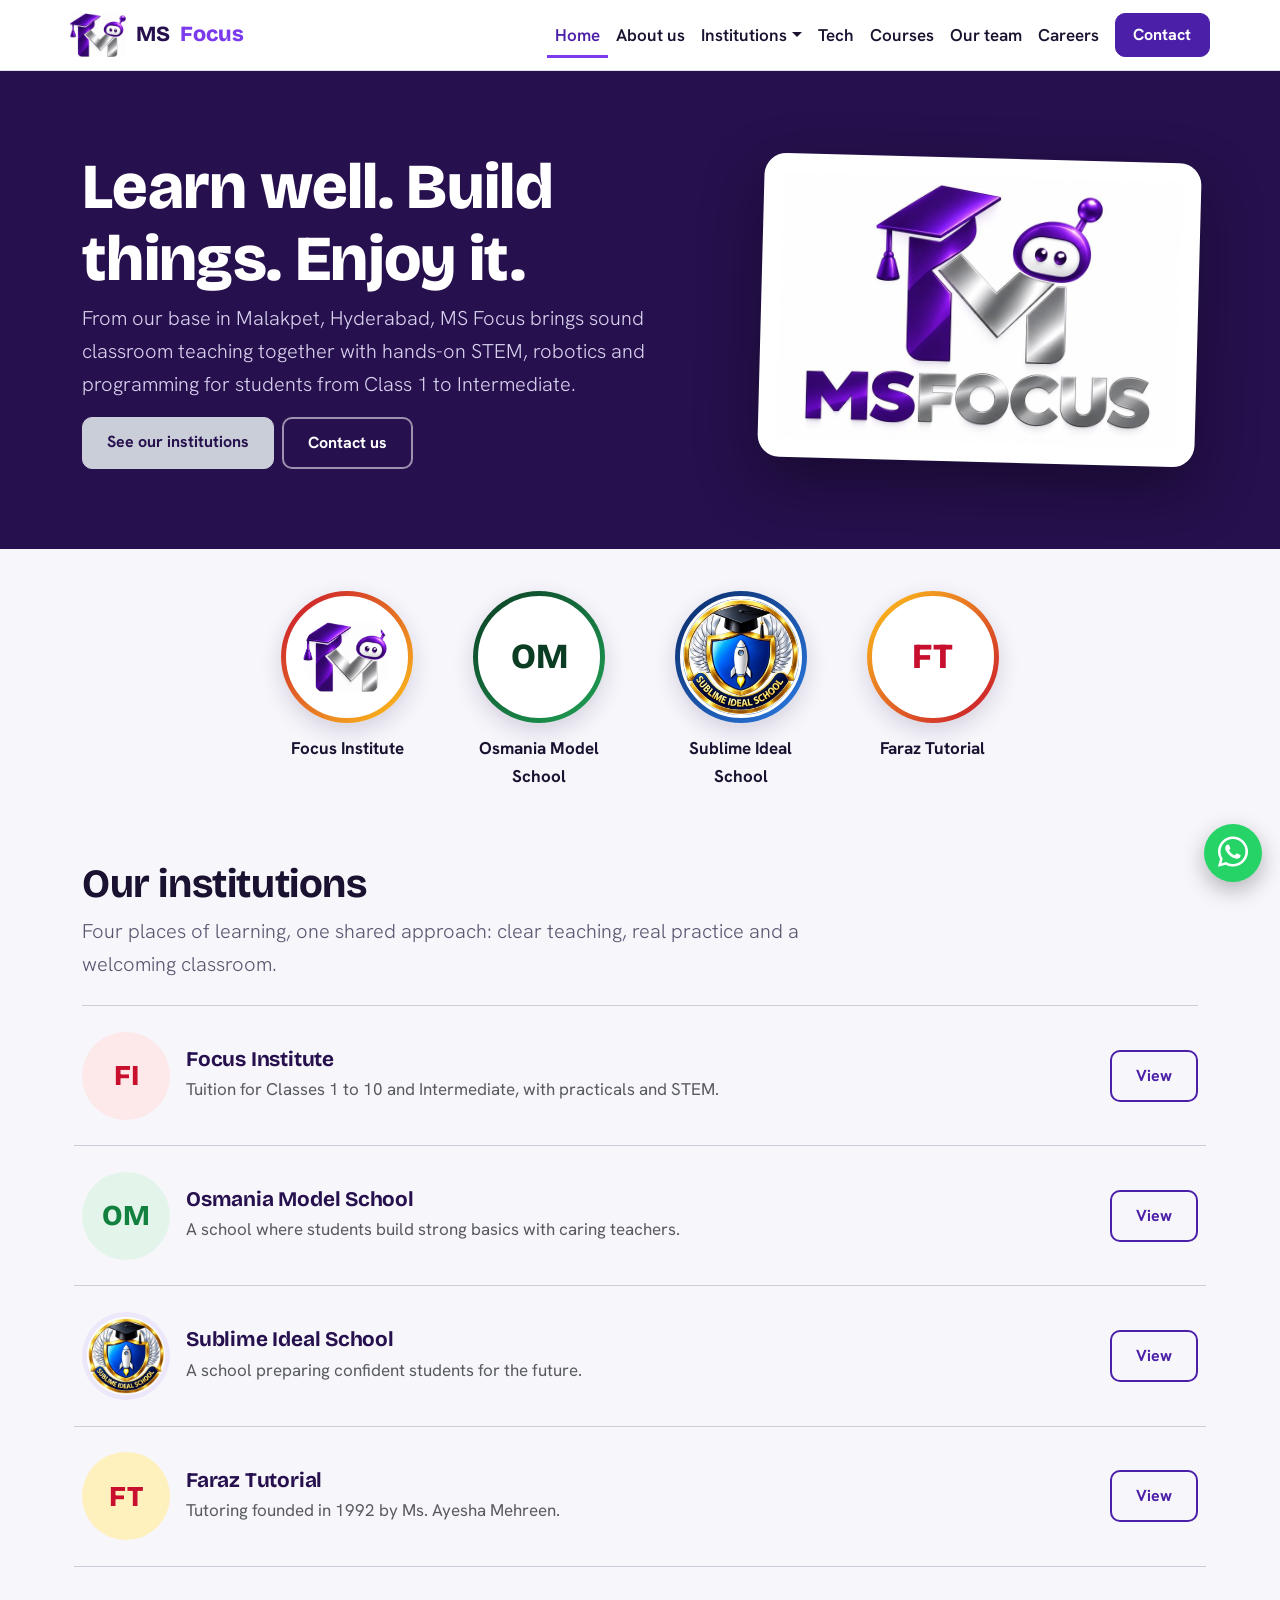
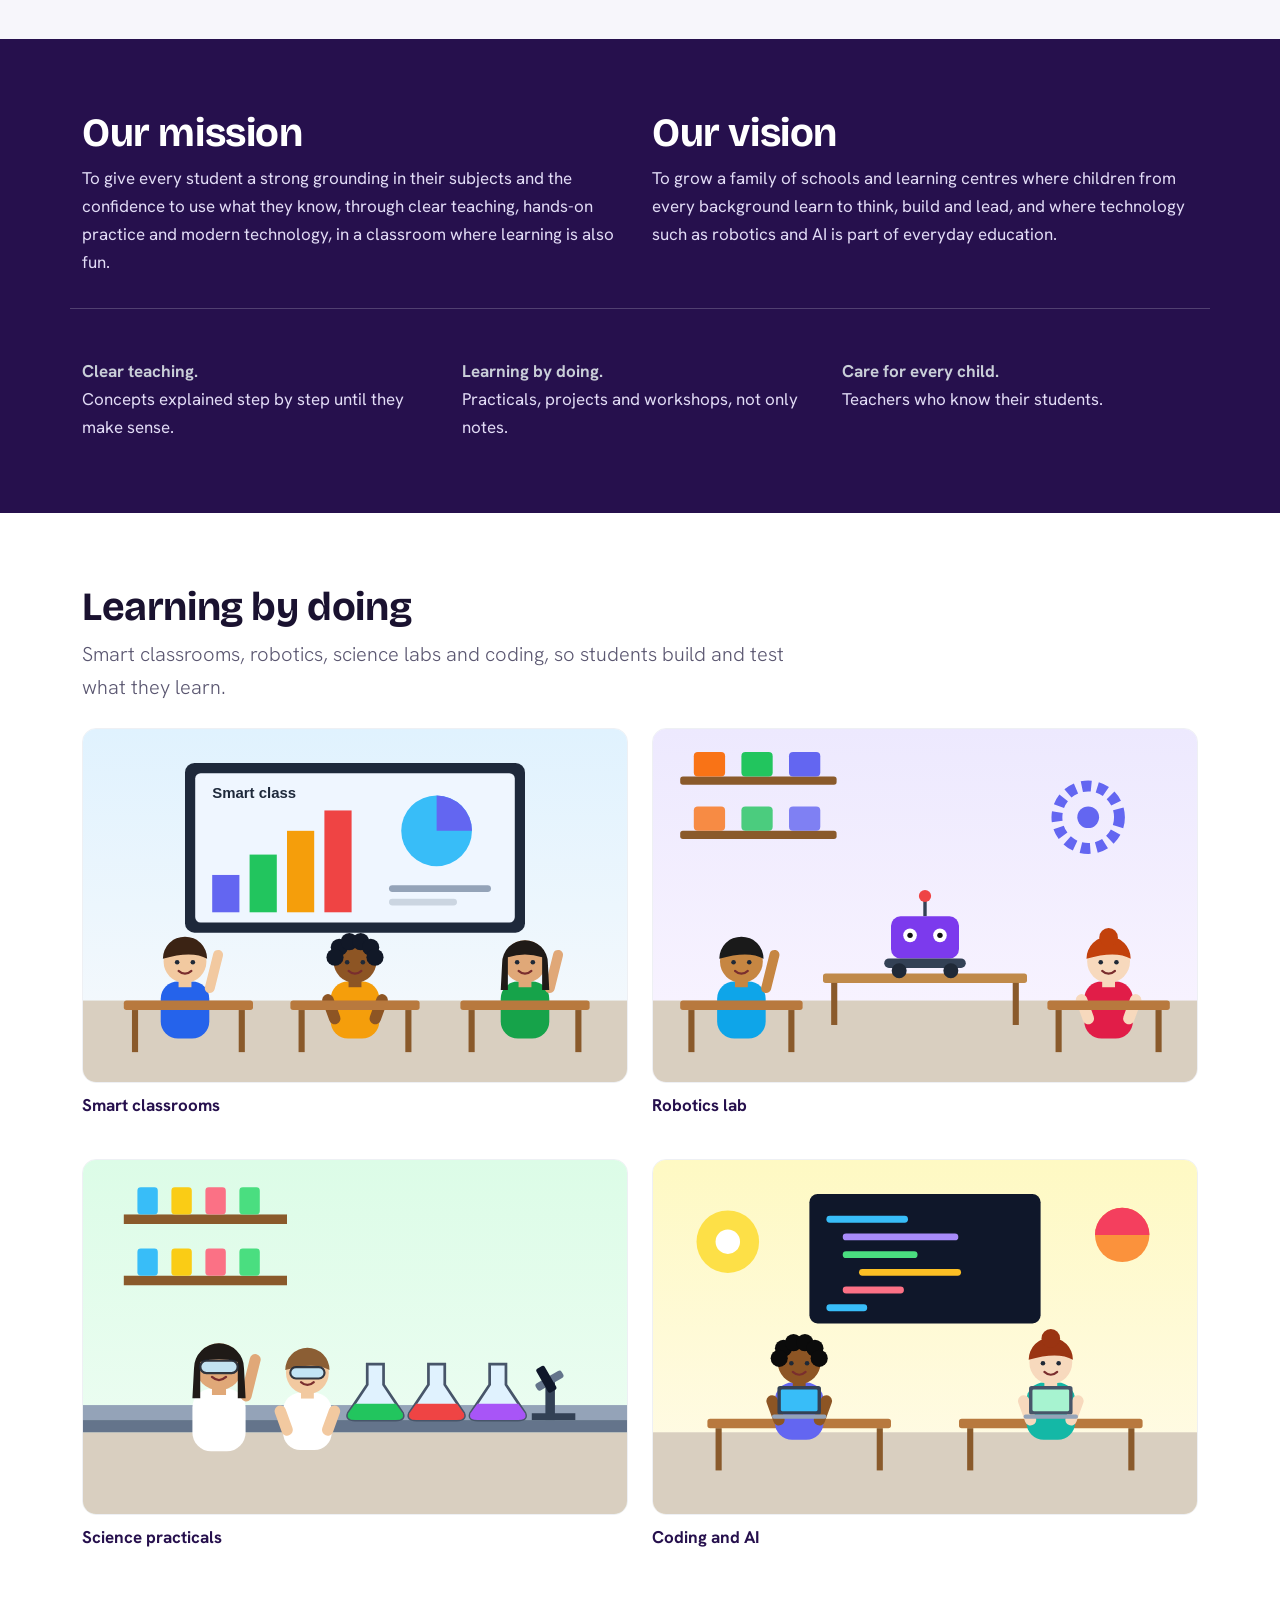
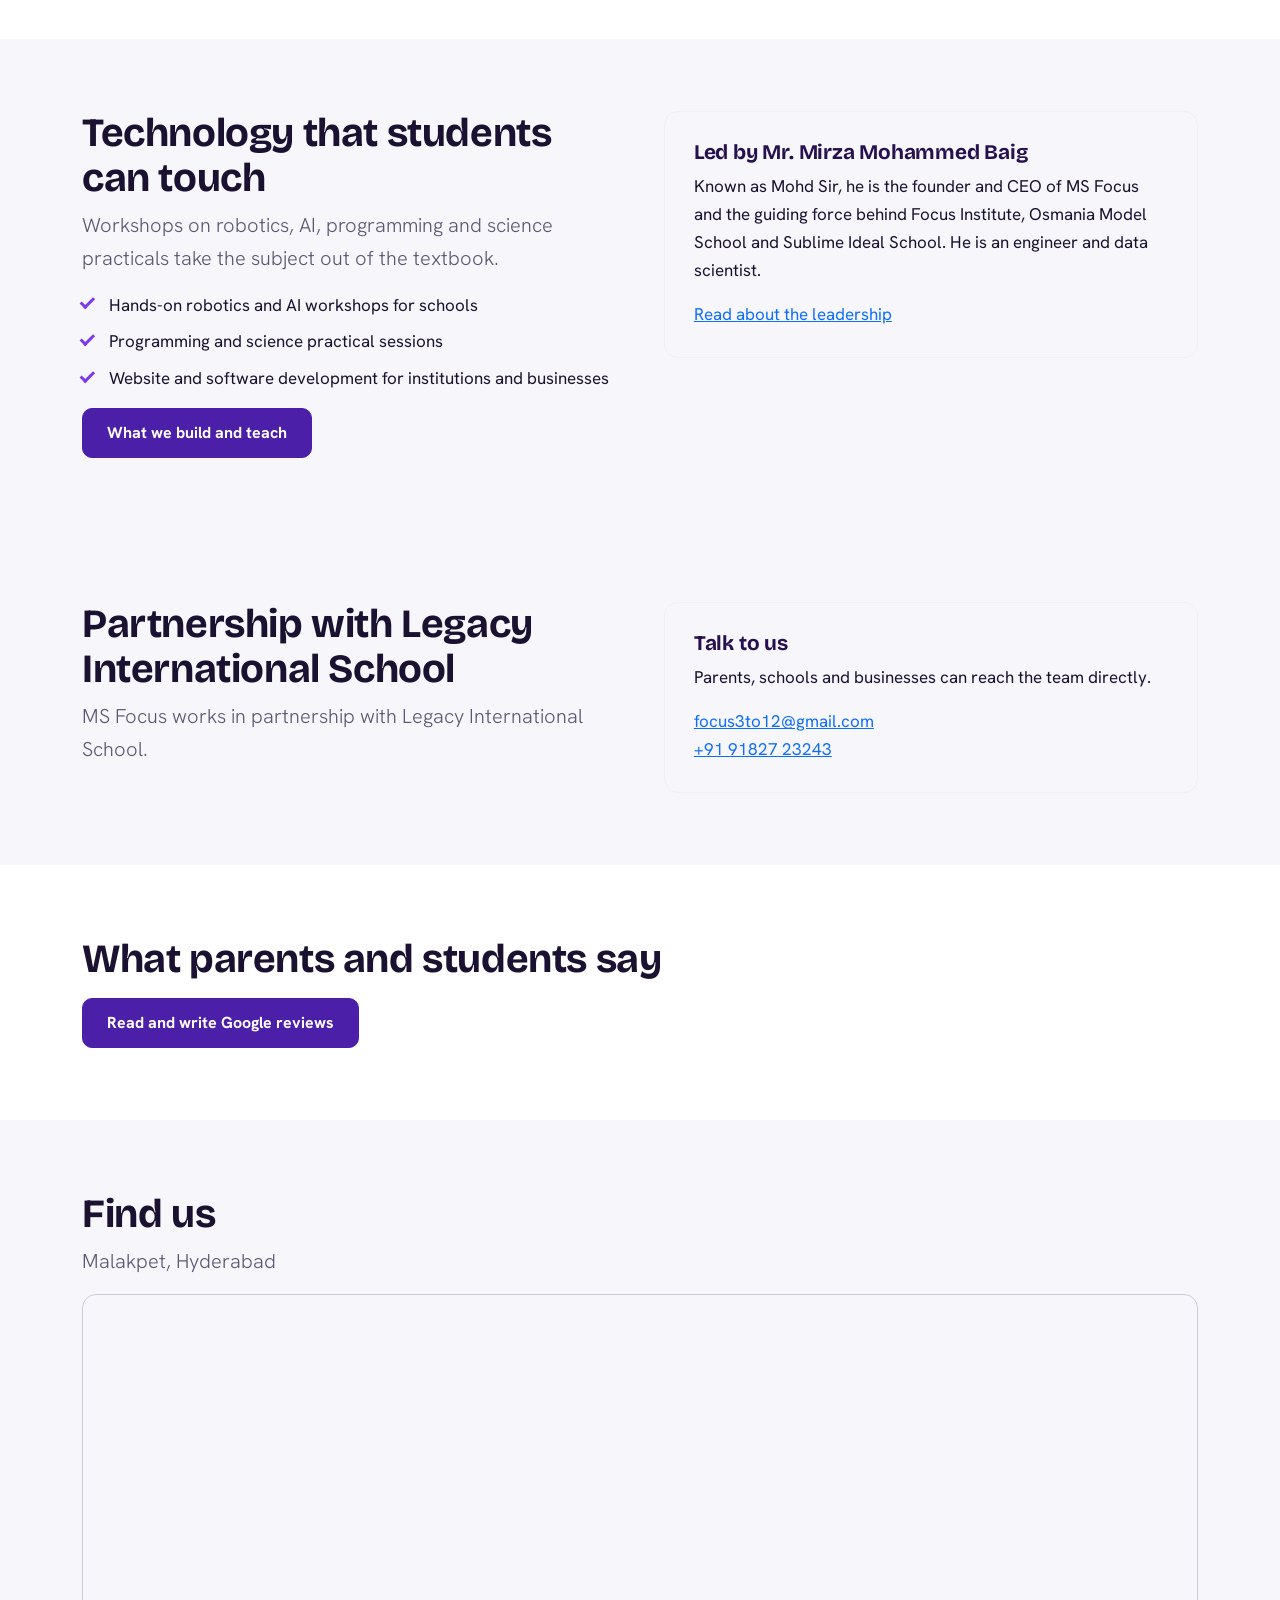
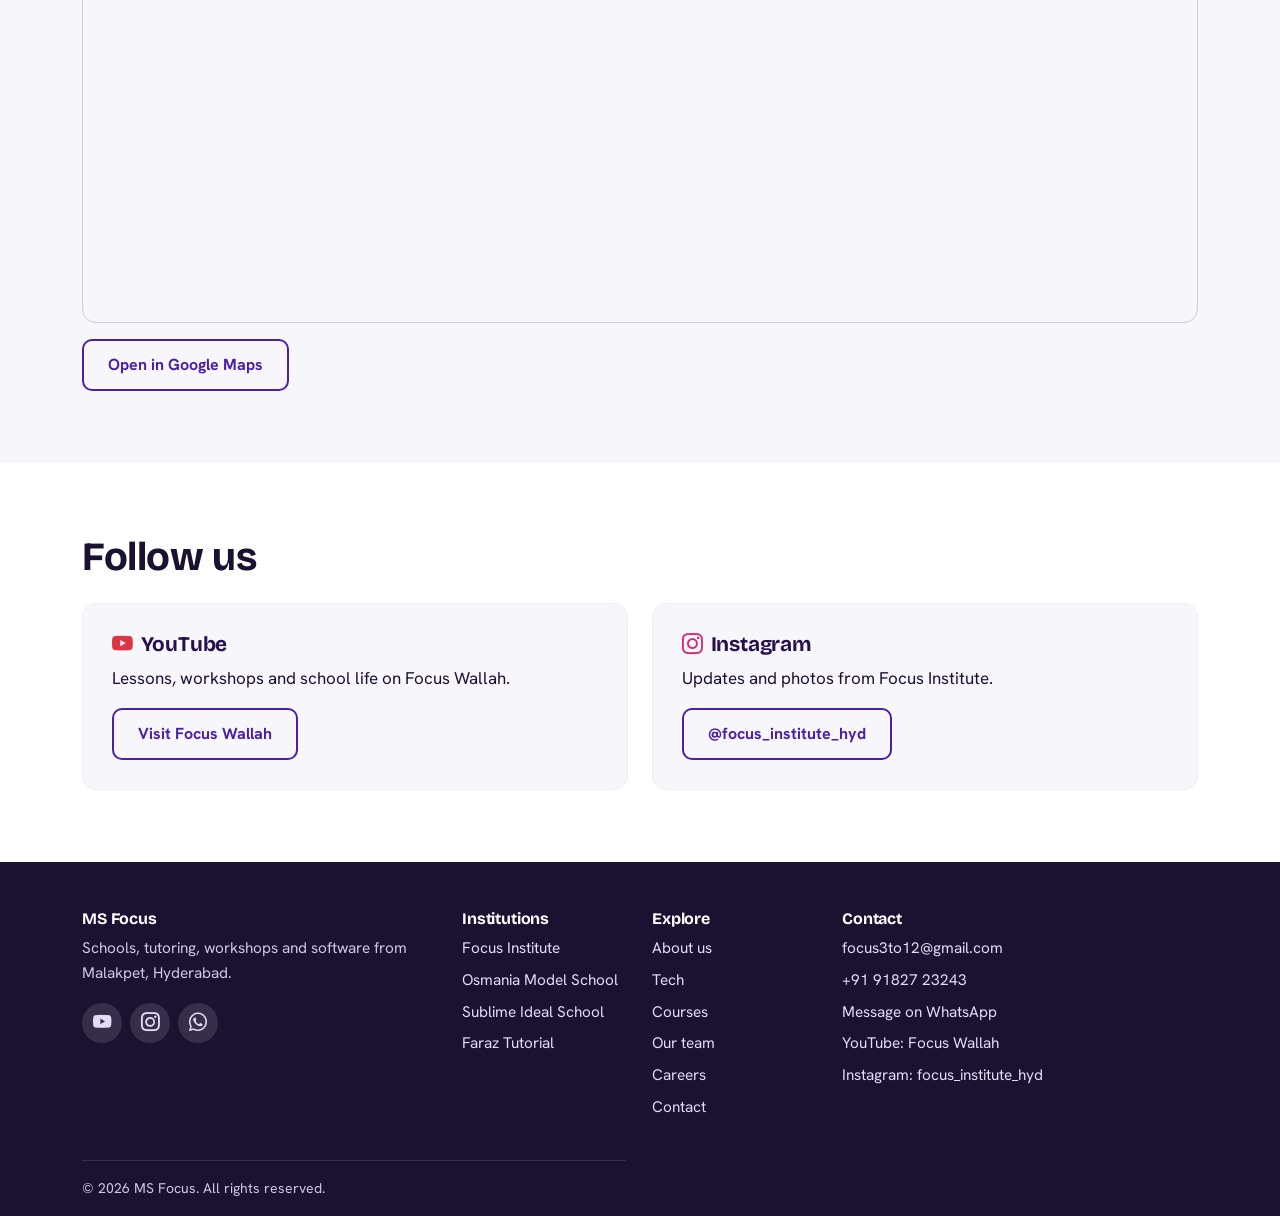
==== commit 906fb12d: "New Changes" ====
--- a/index.html
+++ b/index.html
@@ -7,156 +7,61 @@
 <meta name="description" content="MS Focus connects schools, tutoring, workshops and software development under one vision.">
 <meta property="og:title" content="MS Focus | Education and technology">
 <meta property="og:description" content="MS Focus connects schools, tutoring, workshops and software development under one vision.">
-<meta property="og:image" content="https://www.msfocus.in/msfocuslogo.jpeg">
+<meta property="og:image" content="https://www.msfocus.in/images/logo/msfocuslogo.jpeg">
 <meta property="og:type" content="website">
-<link rel="icon" type="image/png" href="logo.png">
+<link rel="icon" type="image/png" href="images/logo/logo.png">
 <link rel="preconnect" href="https://fonts.googleapis.com">
 <link rel="preconnect" href="https://fonts.gstatic.com" crossorigin>
 <link href="https://fonts.googleapis.com/css2?family=Bricolage+Grotesque:opsz,wght@12..96,600;12..96,700;12..96,800&family=Hanken+Grotesk:wght@400;600;700&display=swap" rel="stylesheet">
+<link href="https://cdn.jsdelivr.net/npm/bootstrap@5.3.3/dist/css/bootstrap.min.css" rel="stylesheet">
+<link href="https://cdn.jsdelivr.net/npm/bootstrap-icons@1.11.3/font/bootstrap-icons.min.css" rel="stylesheet">
 <link rel="stylesheet" href="style.css">
 </head>
 <body class="">
 <a class="skip" href="#main">Skip to content</a>
-<header class="site-header">
-  <nav class="container nav" aria-label="Main">
-    <a class="brand" href="index.html"><img src="logo.png" alt="" width="56" height="44">MS<span>Focus</span></a>
-    <button class="menu-btn" id="menu-btn" aria-label="Open navigation menu" aria-expanded="false" aria-controls="nav-links">&#9776;</button>
-    <ul class="nav-links" id="nav-links"><li><a href="index.html" aria-current="page">Home</a></li><li><a href="Aboutus.html">About us</a></li><li class="has-sub"><button class="drop" aria-expanded="false" aria-haspopup="true">Institutions &#9662;</button><ul class="submenu"><li><a href="focusinstitute.html">Focus Institute</a></li><li><a href="osmaniamodelschool.html">Osmania Model School</a></li><li><a href="sublimeidealschool.html">Sublime Ideal School</a></li><li><a href="faraztutorial.html">Faraz Tutorial</a></li></ul></li><li><a href="techcompany.html">Tech</a></li><li><a href="othercources.html">Courses</a></li><li><a href="ourteachers.html">Our team</a></li><li><a href="carriers.html">Careers</a></li><li class="cta"><a href="contact.html">Contact</a></li></ul>
-  </nav>
-</header>
+<header class="sticky-top bg-white border-bottom">
+<nav class="navbar navbar-expand-lg container" aria-label="Main">
+  <a class="navbar-brand brand" href="index.html"><img src="images/logo/logo.png" alt="" width="56" height="44">MS<span>Focus</span></a>
+  <button class="navbar-toggler" type="button" data-bs-toggle="collapse" data-bs-target="#mainNav" aria-controls="mainNav" aria-expanded="false" aria-label="Open navigation menu"><span class="navbar-toggler-icon"></span></button>
+  <div class="collapse navbar-collapse" id="mainNav"><ul class="navbar-nav ms-auto align-items-lg-center"><li class="nav-item"><a class="nav-link active" aria-current="page" href="index.html">Home</a></li><li class="nav-item"><a class="nav-link" href="Aboutus.html">About us</a></li><li class="nav-item dropdown"><a class="nav-link dropdown-toggle" href="#" role="button" data-bs-toggle="dropdown" aria-expanded="false">Institutions</a><ul class="dropdown-menu"><li><a class="dropdown-item" href="focusinstitute.html">Focus Institute</a></li><li><a class="dropdown-item" href="osmaniamodelschool.html">Osmania Model School</a></li><li><a class="dropdown-item" href="sublimeidealschool.html">Sublime Ideal School</a></li><li><a class="dropdown-item" href="faraztutorial.html">Faraz Tutorial</a></li></ul></li><li class="nav-item"><a class="nav-link" href="techcompany.html">Tech</a></li><li class="nav-item"><a class="nav-link" href="othercources.html">Courses</a></li><li class="nav-item"><a class="nav-link" href="ourteachers.html">Our team</a></li><li class="nav-item"><a class="nav-link" href="carriers.html">Careers</a></li><li class="nav-item ms-lg-2"><a class="btn btn-brand" href="contact.html">Contact</a></li></ul></div>
+</nav></header>
 <main id="main">
-<section class="hero">
-  <div class="container hero-grid">
-    <div>
-      <h1>Learn well. Build things. Enjoy it.</h1>
-      <p class="lead">From our base in Malakpet, Hyderabad, MS Focus brings sound classroom teaching together with hands-on STEM, robotics and programming for students from Class 1 to Intermediate.</p>
-      <div class="btn-row">
-        <a class="btn" href="#institutions">See our institutions</a>
-        <a class="btn ghost" href="contact.html">Contact us</a>
-      </div>
-    </div>
-    <div class="hero-logo"><img src="msfocuslogo.jpeg" alt="MS Focus logo: a graduation cap on the letter M with a small robot" width="900" height="600"></div>
-  </div>
-</section>
-
-<section class="circles"><div class="container"><ul class="circle-row"><li><a class="circle" href="focusinstitute.html"><span class="disc" style="background:linear-gradient(135deg,#c8102e,#ffc61a)"><img src="logo.png" alt="" class="contain" width="120" height="120"></span><span class="cname">Focus Institute</span></a></li><li><a class="circle" href="osmaniamodelschool.html"><span class="disc" style="background:linear-gradient(135deg,#0b3d24,#1fa356)"><span class="ini" style="color:#fff;background:linear-gradient(135deg,#0b3d24,#1fa356)">OM</span></span><span class="cname">Osmania Model School</span></a></li><li><a class="circle" href="sublimeidealschool.html"><span class="disc" style="background:linear-gradient(135deg,#0a2a66,#2b7be4)"><img src="sublimelogo.jpeg" alt="" class="cover" width="120" height="120"></span><span class="cname">Sublime Ideal School</span></a></li><li><a class="circle" href="faraztutorial.html"><span class="disc" style="background:linear-gradient(135deg,#ffc61a,#c8102e)"><span class="ini" style="color:#fff;background:linear-gradient(135deg,#ffc61a,#c8102e)">FT</span></span><span class="cname">Faraz Tutorial</span></a></li></ul></div></section>
-
-<section id="institutions">
-  <div class="container">
-    <div class="section-head">
-      <h2>Our institutions</h2>
-      <p class="lead">Four places of learning, one shared approach: clear teaching, real practice and a welcoming classroom.</p>
-    </div>
-    <div class="rows"><div class="row">
-      <div class="mark" style="background:#fde8ea;color:#c8102e">FI</div>
-      <div><h3><a href="focusinstitute.html">Focus Institute</a></h3><p>Tuition for Classes 1 to 10 and Intermediate, with practicals and STEM.</p></div>
-      <a class="btn outline" href="focusinstitute.html">View</a>
-    </div><div class="row">
-      <div class="mark" style="background:#e3f5ea;color:#12803f">OM</div>
-      <div><h3><a href="osmaniamodelschool.html">Osmania Model School</a></h3><p>A school where students build strong basics with caring teachers.</p></div>
-      <a class="btn outline" href="osmaniamodelschool.html">View</a>
-    </div><div class="row">
-      <div class="mark"><img src="sublimelogo.jpeg" alt="Sublime Ideal School logo" loading="lazy"></div>
-      <div><h3><a href="sublimeidealschool.html">Sublime Ideal School</a></h3><p>A school preparing confident students for the future.</p></div>
-      <a class="btn outline" href="sublimeidealschool.html">View</a>
-    </div><div class="row">
-      <div class="mark" style="background:#fff1bd;color:#c8102e">FT</div>
-      <div><h3><a href="faraztutorial.html">Faraz Tutorial</a></h3><p>Tutoring founded in 1992 by Ms. Ayesha Mehreen.</p></div>
-      <a class="btn outline" href="faraztutorial.html">View</a>
-    </div></div>
-  </div>
-</section>
-
-<section class="mv">
-  <div class="container grid-2">
-    <div><h2>Our mission</h2>
-      <p>To give every student a strong grounding in their subjects and the confidence to use what they know, through clear teaching, hands-on practice and modern technology, in a classroom where learning is also fun.</p></div>
-    <div><h2>Our vision</h2>
-      <p>To grow a family of schools and learning centres where children from every background learn to think, build and lead, and where technology such as robotics and AI is part of everyday education.</p></div>
-  </div>
-  <div class="container values">
-    <p><strong>Clear teaching.</strong> Concepts explained step by step until they make sense.</p>
-    <p><strong>Learning by doing.</strong> Practicals, projects and workshops, not only notes.</p>
-    <p><strong>Care for every child.</strong> Teachers who know their students.</p>
-  </div>
-</section>
-
-<section class="alt">
-  <div class="container">
-    <div class="section-head"><h2>Learning by doing</h2><p class="lead">Smart classrooms, robotics, science labs and coding, so students build and test what they learn.</p></div>
-    <div class="grid-2 gallery">
-      <figure><img src="images/classroom-smartboard.svg" alt="Students raising their hands in a classroom with a smartboard" loading="lazy"><figcaption>Smart classrooms</figcaption></figure>
-      <figure><img src="images/robotics-lab.svg" alt="Students working with a robot in a robotics lab" loading="lazy"><figcaption>Robotics lab</figcaption></figure>
-      <figure><img src="images/science-lab.svg" alt="Students in goggles doing a science experiment" loading="lazy"><figcaption>Science practicals</figcaption></figure>
-      <figure><img src="images/coding-kids.svg" alt="Students coding on laptops" loading="lazy"><figcaption>Coding and AI</figcaption></figure>
-    </div>
-  </div>
-</section>
-
-<section>
-  <div class="container split">
-    <div>
-      <h2>Technology that students can touch</h2>
-      <p class="lead">Workshops on robotics, AI, programming and science practicals take the subject out of the textbook.</p>
-      <ul class="ticks">
-        <li>Hands-on robotics and AI workshops for schools</li>
-        <li>Programming and science practical sessions</li>
-        <li>Website and software development for institutions and businesses</li>
-      </ul>
-      <a class="btn" href="techcompany.html">What we build and teach</a>
-    </div>
-    <div class="panel">
-      <h3>Led by Mr. Mirza Mohammed Baig</h3>
-      <p>Known as Mohd Sir, he is the founder and CEO of MS Focus and the guiding force behind Focus Institute, Osmania Model School and Sublime Ideal School. He is an engineer and data scientist.</p>
-      <a href="Aboutus.html">Read about the leadership</a>
-    </div>
-  </div>
-</section>
-
-<section>
-  <div class="container split top">
-    <div>
-      <h2>Partnership with Legacy International School</h2>
-      <p class="lead">MS Focus works in partnership with Legacy International School.</p>
-    </div>
-    <div class="panel">
-      <h3>Talk to us</h3>
-      <p>Parents, schools and businesses can reach the team directly.</p>
-      <p><a href="mailto:focus3to12@gmail.com">focus3to12@gmail.com</a><br><a href="tel:+919182723243">+91 91827 23243</a></p>
-    </div>
-  </div>
-</section>
-<section class="alt"><div class="container"><div class="section-head"><h2>What parents and students say</h2></div><div class="btn-row"><a class="btn" href="https://maps.app.goo.gl/J7Fwi3zBtUcybsMx7" target="_blank" rel="noopener">Read and write Google reviews</a></div></div></section>
-<section class="alt"><div class="container"><div class="section-head"><h2>Follow us</h2></div>
-<div class="grid-2"><div class="panel"><h3>YouTube channels</h3><ul class="ticks"><li><a href="https://www.youtube.com/@focuswallah" target="_blank" rel="noopener">Focus Wallah</a></li></ul></div><div class="panel"><h3>Instagram pages</h3><ul class="ticks"><li><a href="https://www.instagram.com/focus_institute_hyd/" target="_blank" rel="noopener">focus_institute_hyd</a></li></ul></div></div></div></section>
+<section class="hero"><div class="container"><div class="row g-5 align-items-center">
+<div class="col-lg-7"><h1>Learn well. Build things. Enjoy it.</h1><p class="lead">From our base in Malakpet, Hyderabad, MS Focus brings sound classroom teaching together with hands-on STEM, robotics and programming for students from Class 1 to Intermediate.</p>
+<div class="d-flex flex-wrap gap-2"><a class="btn btn-accent" href="#institutions">See our institutions</a><a class="btn btn-ghost" href="contact.html">Contact us</a></div></div>
+<div class="col-lg-5"><div class="hero-logo"><img class="img-fluid" src="images/logo/msfocuslogo.jpeg" alt="MS Focus logo: a graduation cap on the letter M with a small robot" width="900" height="600"></div></div></div></div></section>
+<section class="circles"><div class="container"><ul class="circle-row"><li><a class="circle" href="focusinstitute.html"><span class="disc" style="background:linear-gradient(135deg,#c8102e,#ffc61a)"><img src="images/logo/logo.png" alt="" class="contain" width="120" height="120"></span><span class="cname">Focus Institute</span></a></li><li><a class="circle" href="osmaniamodelschool.html"><span class="disc" style="background:linear-gradient(135deg,#0b3d24,#1fa356)"><span class="ini" style="color:#0b3d24">OM</span></span><span class="cname">Osmania Model School</span></a></li><li><a class="circle" href="sublimeidealschool.html"><span class="disc" style="background:linear-gradient(135deg,#0a2a66,#2b7be4)"><img src="images/logo/sublimelogo.jpeg" alt="" class="cover" width="120" height="120"></span><span class="cname">Sublime Ideal School</span></a></li><li><a class="circle" href="faraztutorial.html"><span class="disc" style="background:linear-gradient(135deg,#ffc61a,#c8102e)"><span class="ini" style="color:#c8102e">FT</span></span><span class="cname">Faraz Tutorial</span></a></li></ul></div></section>
+<section class="section" id="institutions"><div class="container"><h2>Our institutions</h2><p class="lead mb-4">Four places of learning, one shared approach: clear teaching, real practice and a welcoming classroom.</p><div class="rows"><div class="inst-row row align-items-center g-3"><div class="col-auto"><div class="mark" style="background:#fde8ea;color:#c8102e">FI</div></div><div class="col"><h3 class="mb-1"><a href="focusinstitute.html">Focus Institute</a></h3><p class="mb-0 text-muted">Tuition for Classes 1 to 10 and Intermediate, with practicals and STEM.</p></div><div class="col-12 col-md-auto"><a class="btn btn-outline-brand" href="focusinstitute.html">View</a></div></div><div class="inst-row row align-items-center g-3"><div class="col-auto"><div class="mark" style="background:#e3f5ea;color:#12803f">OM</div></div><div class="col"><h3 class="mb-1"><a href="osmaniamodelschool.html">Osmania Model School</a></h3><p class="mb-0 text-muted">A school where students build strong basics with caring teachers.</p></div><div class="col-12 col-md-auto"><a class="btn btn-outline-brand" href="osmaniamodelschool.html">View</a></div></div><div class="inst-row row align-items-center g-3"><div class="col-auto"><div class="mark" style=""><img src="images/logo/sublimelogo.jpeg" alt="Sublime Ideal School logo" loading="lazy"></div></div><div class="col"><h3 class="mb-1"><a href="sublimeidealschool.html">Sublime Ideal School</a></h3><p class="mb-0 text-muted">A school preparing confident students for the future.</p></div><div class="col-12 col-md-auto"><a class="btn btn-outline-brand" href="sublimeidealschool.html">View</a></div></div><div class="inst-row row align-items-center g-3"><div class="col-auto"><div class="mark" style="background:#fff1bd;color:#c8102e">FT</div></div><div class="col"><h3 class="mb-1"><a href="faraztutorial.html">Faraz Tutorial</a></h3><p class="mb-0 text-muted">Tutoring founded in 1992 by Ms. Ayesha Mehreen.</p></div><div class="col-12 col-md-auto"><a class="btn btn-outline-brand" href="faraztutorial.html">View</a></div></div></div></div></section>
+<section class="mv section"><div class="container"><div class="row g-4">
+<div class="col-md-6"><h2>Our mission</h2><p>To give every student a strong grounding in their subjects and the confidence to use what they know, through clear teaching, hands-on practice and modern technology, in a classroom where learning is also fun.</p></div>
+<div class="col-md-6"><h2>Our vision</h2><p>To grow a family of schools and learning centres where children from every background learn to think, build and lead, and where technology such as robotics and AI is part of everyday education.</p></div></div>
+<div class="row g-4 values mt-3 pt-4"><div class="col-md-4"><strong>Clear teaching.</strong> Concepts explained step by step until they make sense.</div><div class="col-md-4"><strong>Learning by doing.</strong> Practicals, projects and workshops, not only notes.</div><div class="col-md-4"><strong>Care for every child.</strong> Teachers who know their students.</div></div></div></section>
+<section class="section section-alt"><div class="container"><h2>Learning by doing</h2><p class="lead mb-4">Smart classrooms, robotics, science labs and coding, so students build and test what they learn.</p><div class="row g-4">
+<div class="col-6"><figure class="gallery"><img class="img-fluid" src="images/classroom-smartboard.svg" alt="Students raising their hands in a classroom with a smartboard" loading="lazy"><figcaption>Smart classrooms</figcaption></figure></div><div class="col-6"><figure class="gallery"><img class="img-fluid" src="images/robotics-lab.svg" alt="Students working with a robot in a robotics lab" loading="lazy"><figcaption>Robotics lab</figcaption></figure></div><div class="col-6"><figure class="gallery"><img class="img-fluid" src="images/science-lab.svg" alt="Students in goggles doing a science experiment" loading="lazy"><figcaption>Science practicals</figcaption></figure></div><div class="col-6"><figure class="gallery"><img class="img-fluid" src="images/coding-kids.svg" alt="Students coding on laptops" loading="lazy"><figcaption>Coding and AI</figcaption></figure></div></div></div></section>
+<section class="section"><div class="container"><div class="row g-5"><div class="col-lg-6"><h2>Technology that students can touch</h2><p class="lead">Workshops on robotics, AI, programming and science practicals take the subject out of the textbook.</p>
+<ul class="ticks"><li>Hands-on robotics and AI workshops for schools</li><li>Programming and science practical sessions</li><li>Website and software development for institutions and businesses</li></ul><a class="btn btn-brand" href="techcompany.html">What we build and teach</a></div>
+<div class="col-lg-6"><div class="card"><div class="card-body"><h3>Led by Mr. Mirza Mohammed Baig</h3><p>Known as Mohd Sir, he is the founder and CEO of MS Focus and the guiding force behind Focus Institute, Osmania Model School and Sublime Ideal School. He is an engineer and data scientist.</p><a href="Aboutus.html">Read about the leadership</a></div></div></div></div></div></section>
+<section class="section"><div class="container"><div class="row g-5"><div class="col-lg-6"><h2>Partnership with Legacy International School</h2><p class="lead">MS Focus works in partnership with Legacy International School.</p></div>
+<div class="col-lg-6"><div class="card"><div class="card-body"><h3>Talk to us</h3><p>Parents, schools and businesses can reach the team directly.</p><p class="mb-0"><a href="mailto:focus3to12@gmail.com">focus3to12@gmail.com</a><br><a href="tel:+919182723243">+91 91827 23243</a></p></div></div></div></div></div></section>
+<section class="section section-alt"><div class="container"><h2 class="mb-3">What parents and students say</h2><a class="btn btn-brand" href="https://maps.app.goo.gl/J7Fwi3zBtUcybsMx7" target="_blank" rel="noopener">Read and write Google reviews</a></div></section><section class="section"><div class="container"><h2 class="mb-2">Find us</h2><p class="lead">Malakpet, Hyderabad</p><div class="ratio ratio-16x9 map-wrap"><iframe class="map-frame" src="https://www.google.com/maps/embed?pb=!1m18!1m12!1m3!1d3807.6240637013852!2d78.5021337!3d17.3818136!2m3!1f0!2f0!3f0!3m2!1i1024!2i768!4f13.1!3m3!1m2!1s0x3bcb99644f788645%3A0xda0216db8ea5a4ce!2sFocus%20Institute!5e0!3m2!1sen!2ssa!4v1793375564112!5m2!1sen!2ssa" title="Focus Institute on Google Maps" style="border:0;" allowfullscreen="" loading="lazy" referrerpolicy="strict-origin-when-cross-origin"></iframe></div><a class="btn btn-outline-brand mt-3" href="https://maps.app.goo.gl/J7Fwi3zBtUcybsMx7" target="_blank" rel="noopener">Open in Google Maps</a></div></section><section class="section section-alt"><div class="container"><h2 class="mb-4">Follow us</h2><div class="row g-4">
+<div class="col-md-6"><div class="card h-100"><div class="card-body"><h3><i class="bi bi-youtube me-2 text-danger"></i>YouTube</h3><p>Lessons, workshops and school life on Focus Wallah.</p><a class="btn btn-outline-brand" href="https://www.youtube.com/@focuswallah" target="_blank" rel="noopener">Visit Focus Wallah</a></div></div></div>
+<div class="col-md-6"><div class="card h-100"><div class="card-body"><h3><i class="bi bi-instagram me-2" style="color:#d62976"></i>Instagram</h3><p>Updates and photos from Focus Institute.</p><a class="btn btn-outline-brand" href="https://www.instagram.com/focus_institute_hyd/" target="_blank" rel="noopener">@focus_institute_hyd</a></div></div></div></div></div></section>
 </main>
-<footer class="site-footer">
-  <div class="container">
-    <div class="foot-grid">
-      <div>
-        <h3>MS Focus</h3>
-        <p>Schools, tutoring, workshops and software from Malakpet, Hyderabad.</p>
-      </div>
-      <div><h3>Institutions</h3><ul><li><a href="focusinstitute.html">Focus Institute</a></li><li><a href="osmaniamodelschool.html">Osmania Model School</a></li><li><a href="sublimeidealschool.html">Sublime Ideal School</a></li><li><a href="faraztutorial.html">Faraz Tutorial</a></li></ul></div>
-      <div><h3>Explore</h3><ul>
-        <li><a href="Aboutus.html">About us</a></li>
-        <li><a href="techcompany.html">Tech</a></li>
-        <li><a href="othercources.html">Courses</a></li>
-        <li><a href="ourteachers.html">Our team</a></li>
-        <li><a href="carriers.html">Careers</a></li>
-      </ul></div>
-      <div><h3>Contact</h3><ul>
-        <li><a href="mailto:focus3to12@gmail.com">focus3to12@gmail.com</a></li>
-        <li><a href="tel:+919182723243">+91 91827 23243</a></li>
-        <li><a href="https://wa.me/919182723243">Message on WhatsApp</a></li>
-        <li><a href="https://www.youtube.com/@focuswallah" target="_blank" rel="noopener">YouTube: Focus Wallah</a></li>
-        <li><a href="https://www.instagram.com/focus_institute_hyd/" target="_blank" rel="noopener">Instagram: focus_institute_hyd</a></li>
-      </ul></div>
-    </div>
-    <p class="copy">&copy; <span class="year">2026</span> MS Focus. All rights reserved.</p>
-  </div>
-</footer>
-<a class="wa-float" href="https://wa.me/919182723243?text=Hello%20MS%20Focus" target="_blank" rel="noopener" aria-label="Chat with us on WhatsApp"><svg viewBox="0 0 32 32" width="30" height="30" aria-hidden="true" fill="#fff"><path d="M16 3C9.4 3 4 8.3 4 14.9c0 2.3.7 4.5 1.9 6.4L4 28l6.9-1.8c1.8 1 3.100 1.500 5.100 1.500 6.600 0 12-5.300 12-11.900S22.600 3 16 3zm0 21.800c-1.800 0-3.500-.5-5-1.400l-.4-.2-4 1 1.100-3.900-.3-.4a9.700 9.700 0 0 1-1.500-5.100C5.900 9.500 10.400 5 16 5s10.100 4.500 10.100 9.900S21.600 24.800 16 24.800zm5.500-7.300c-.3-.1-1.800-.9-2.100-1s-.5-.1-.7.100-.8 1-1 1.200-.4.200-.7.100a8.100 8.100 0 0 1-4-3.500c-.3-.5.300-.5.900-1.600.1-.2.100-.4 0-.5l-1-2.300c-.2-.6-.5-.5-.7-.5h-.6c-.2 0-.5.100-.8.400s-1 1-1 2.400 1 2.800 1.200 3 2 3.100 4.900 4.300c1.800.8 2.500.8 3.400.7.5-.1 1.800-.7 2-1.400s.2-1.300.2-1.400-.3-.2-.6-.3z"/></svg></a>
+<footer class="site-footer pt-5 pb-3">
+<div class="container"><div class="row g-4">
+  <div class="col-lg-4"><h3>MS Focus</h3><p>Schools, tutoring, workshops and software from Malakpet, Hyderabad.</p>
+    <div class="d-flex gap-2"><a class="social" href="https://www.youtube.com/@focuswallah" target="_blank" rel="noopener" aria-label="YouTube: Focus Wallah"><i class="bi bi-youtube"></i></a><a class="social" href="https://www.instagram.com/focus_institute_hyd/" target="_blank" rel="noopener" aria-label="Instagram: focus_institute_hyd"><i class="bi bi-instagram"></i></a><a class="social" href="https://wa.me/919182723243" target="_blank" rel="noopener" aria-label="WhatsApp"><i class="bi bi-whatsapp"></i></a></div></div>
+  <div class="col-6 col-lg-2"><h3>Institutions</h3><ul class="list-unstyled"><li><a href="focusinstitute.html">Focus Institute</a></li><li><a href="osmaniamodelschool.html">Osmania Model School</a></li><li><a href="sublimeidealschool.html">Sublime Ideal School</a></li><li><a href="faraztutorial.html">Faraz Tutorial</a></li></ul></div>
+  <div class="col-6 col-lg-2"><h3>Explore</h3><ul class="list-unstyled"><li><a href="Aboutus.html">About us</a></li><li><a href="techcompany.html">Tech</a></li><li><a href="othercources.html">Courses</a></li><li><a href="ourteachers.html">Our team</a></li><li><a href="carriers.html">Careers</a></li><li><a href="contact.html">Contact</a></li></ul></div>
+  <div class="col-lg-4"><h3>Contact</h3><ul class="list-unstyled">
+    <li><a href="mailto:focus3to12@gmail.com">focus3to12@gmail.com</a></li>
+    <li><a href="tel:+919182723243">+91 91827 23243</a></li>
+    <li><a href="https://wa.me/919182723243">Message on WhatsApp</a></li>
+    <li><a href="https://www.youtube.com/@focuswallah" target="_blank" rel="noopener">YouTube: Focus Wallah</a></li>
+    <li><a href="https://www.instagram.com/focus_institute_hyd/" target="_blank" rel="noopener">Instagram: focus_institute_hyd</a></li></ul></div>
+</div><p class="copy mt-4 pt-3 mb-0">&copy; <span class="year">2026</span> MS Focus. All rights reserved.</p></div></footer>
+<a class="wa-float" href="https://wa.me/919182723243?text=Hello%20MS%20Focus" target="_blank" rel="noopener" aria-label="Chat with us on WhatsApp"><i class="bi bi-whatsapp"></i></a>
+<script src="https://cdn.jsdelivr.net/npm/bootstrap@5.3.3/dist/js/bootstrap.bundle.min.js"></script>
 <script src="script.js"></script>
 </body>
 </html>
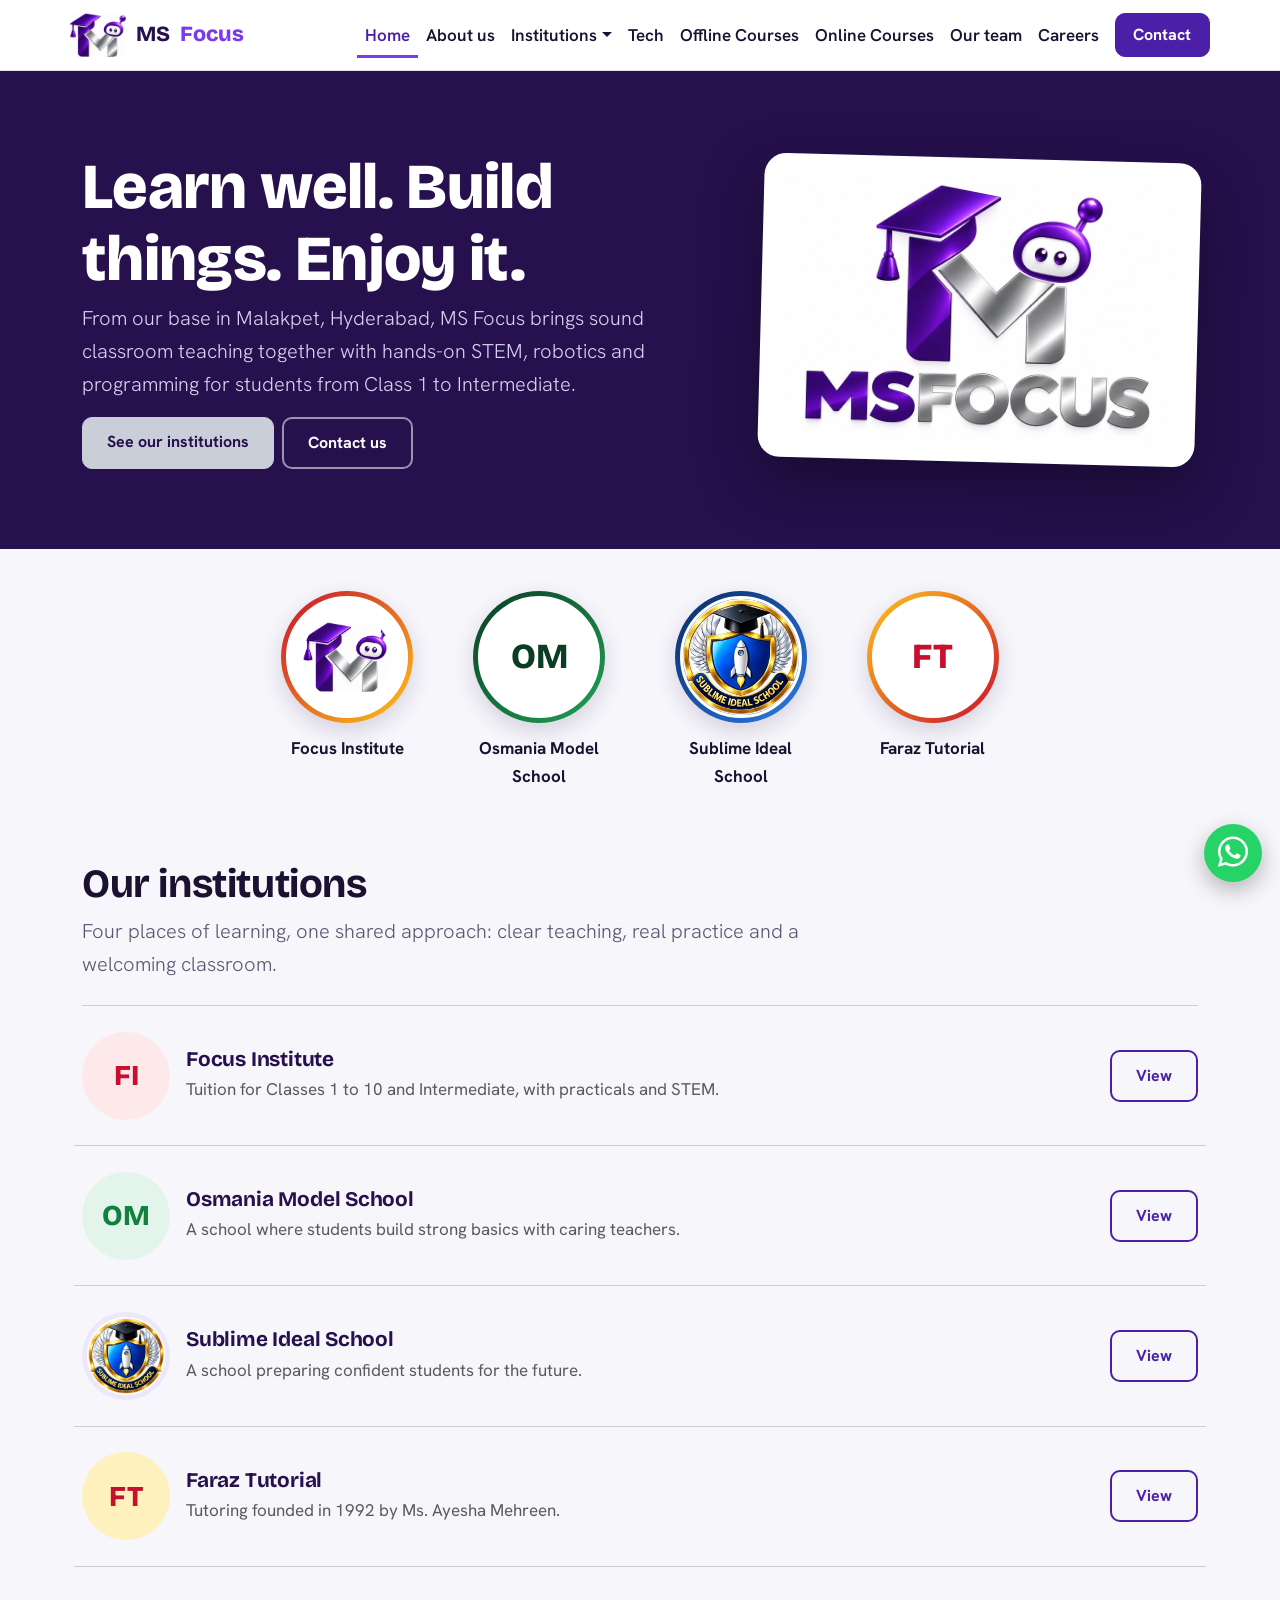
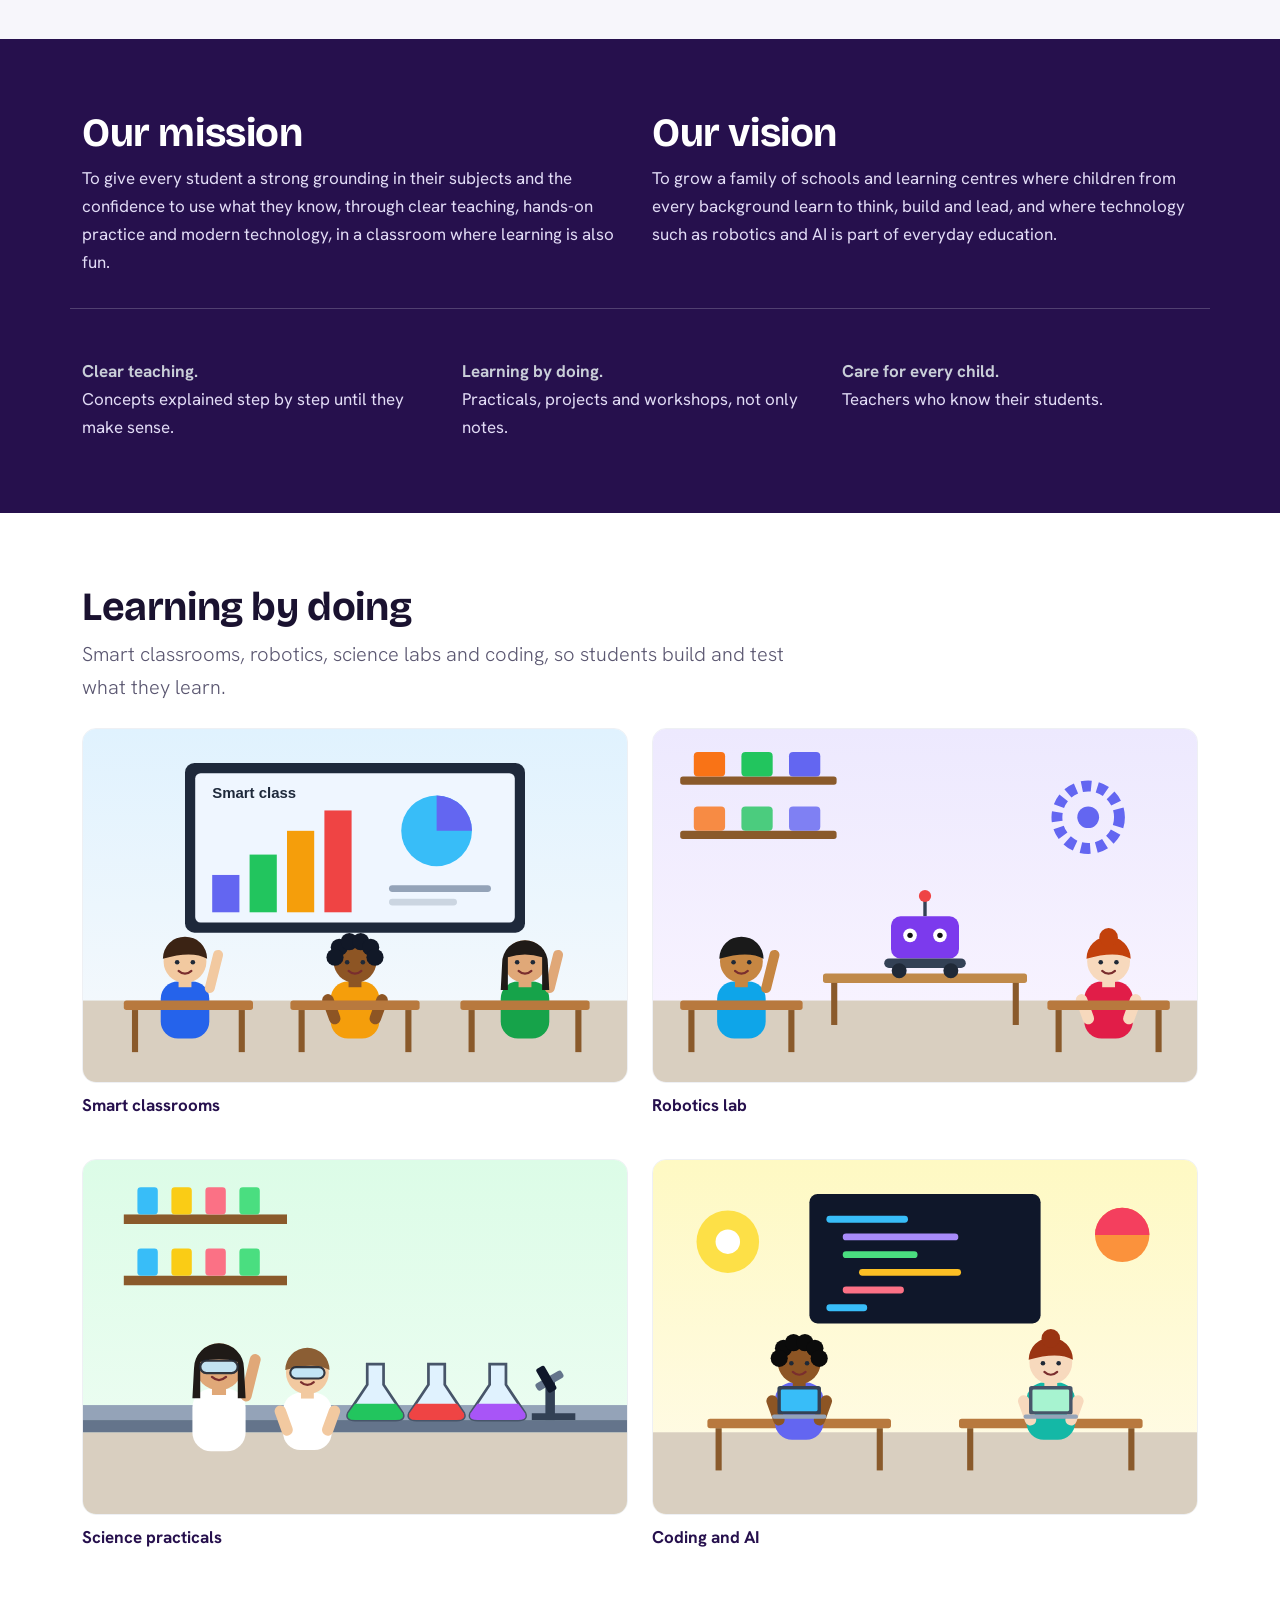
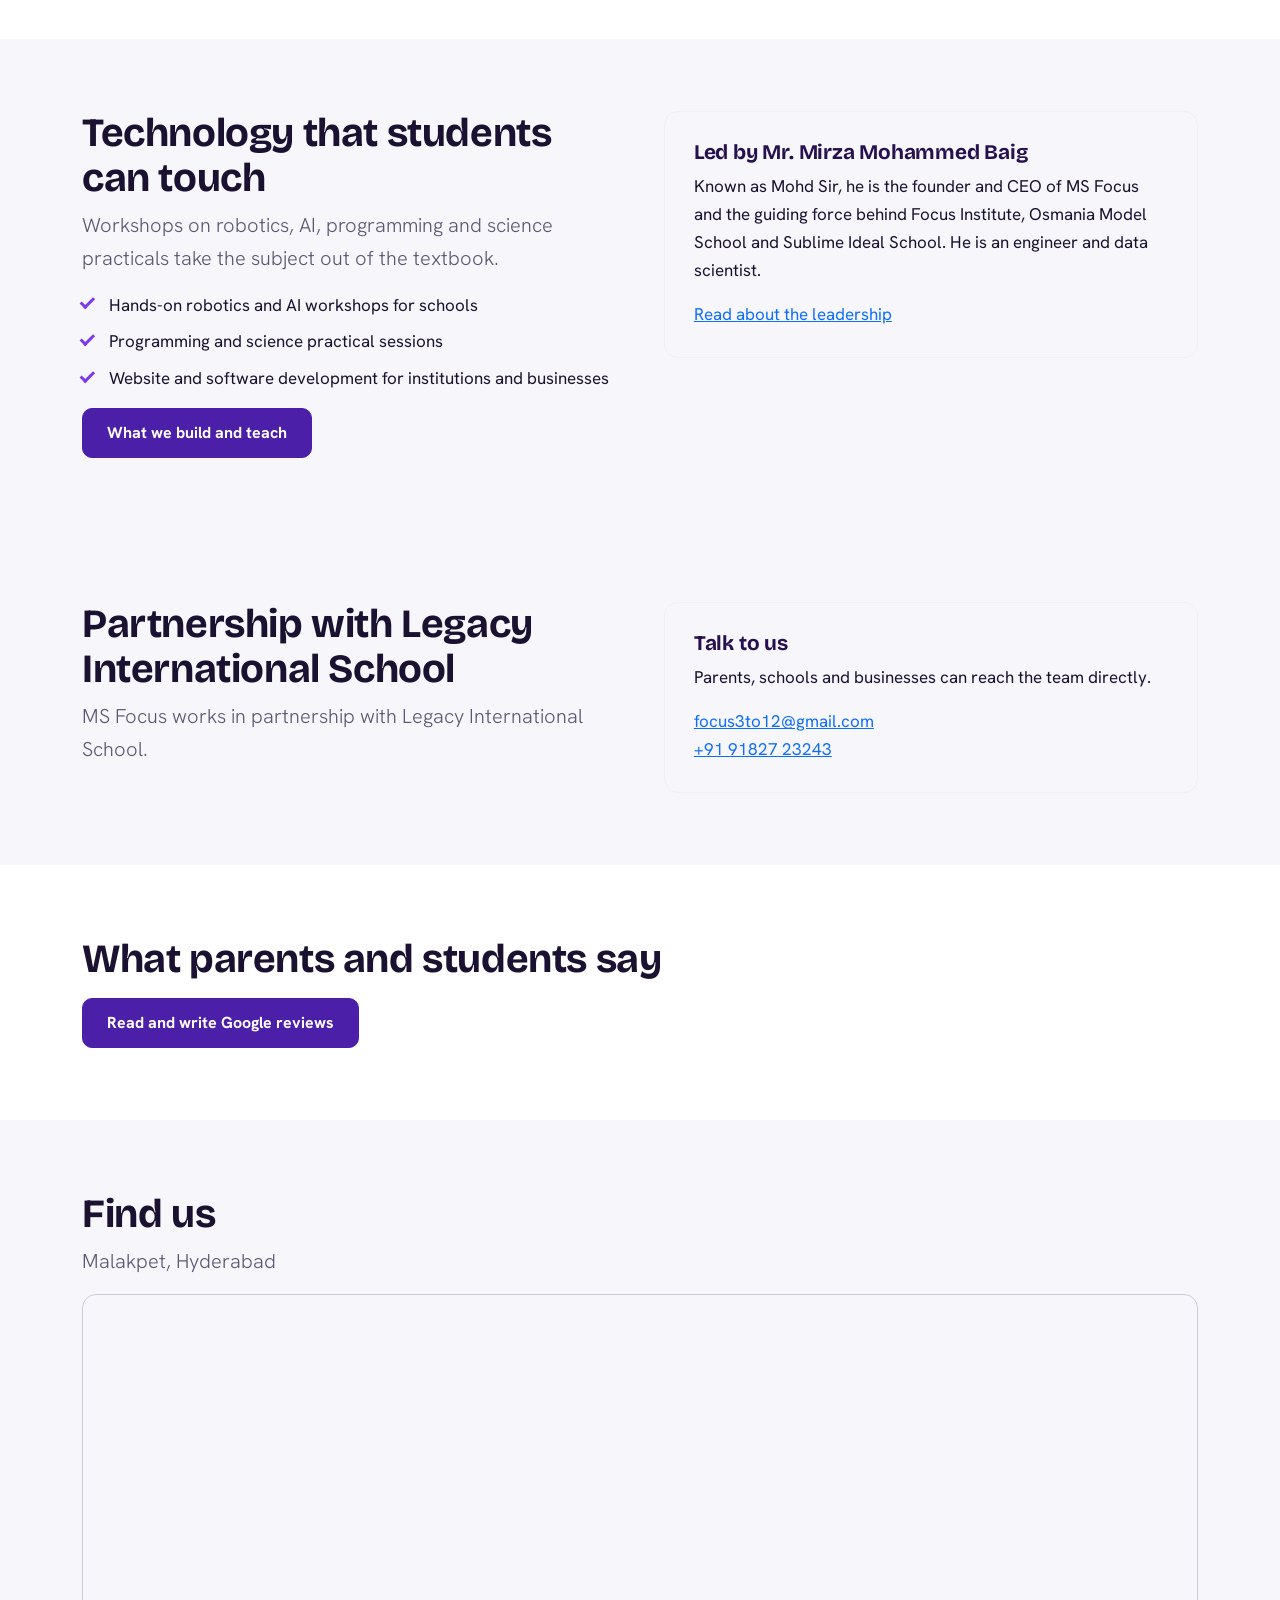
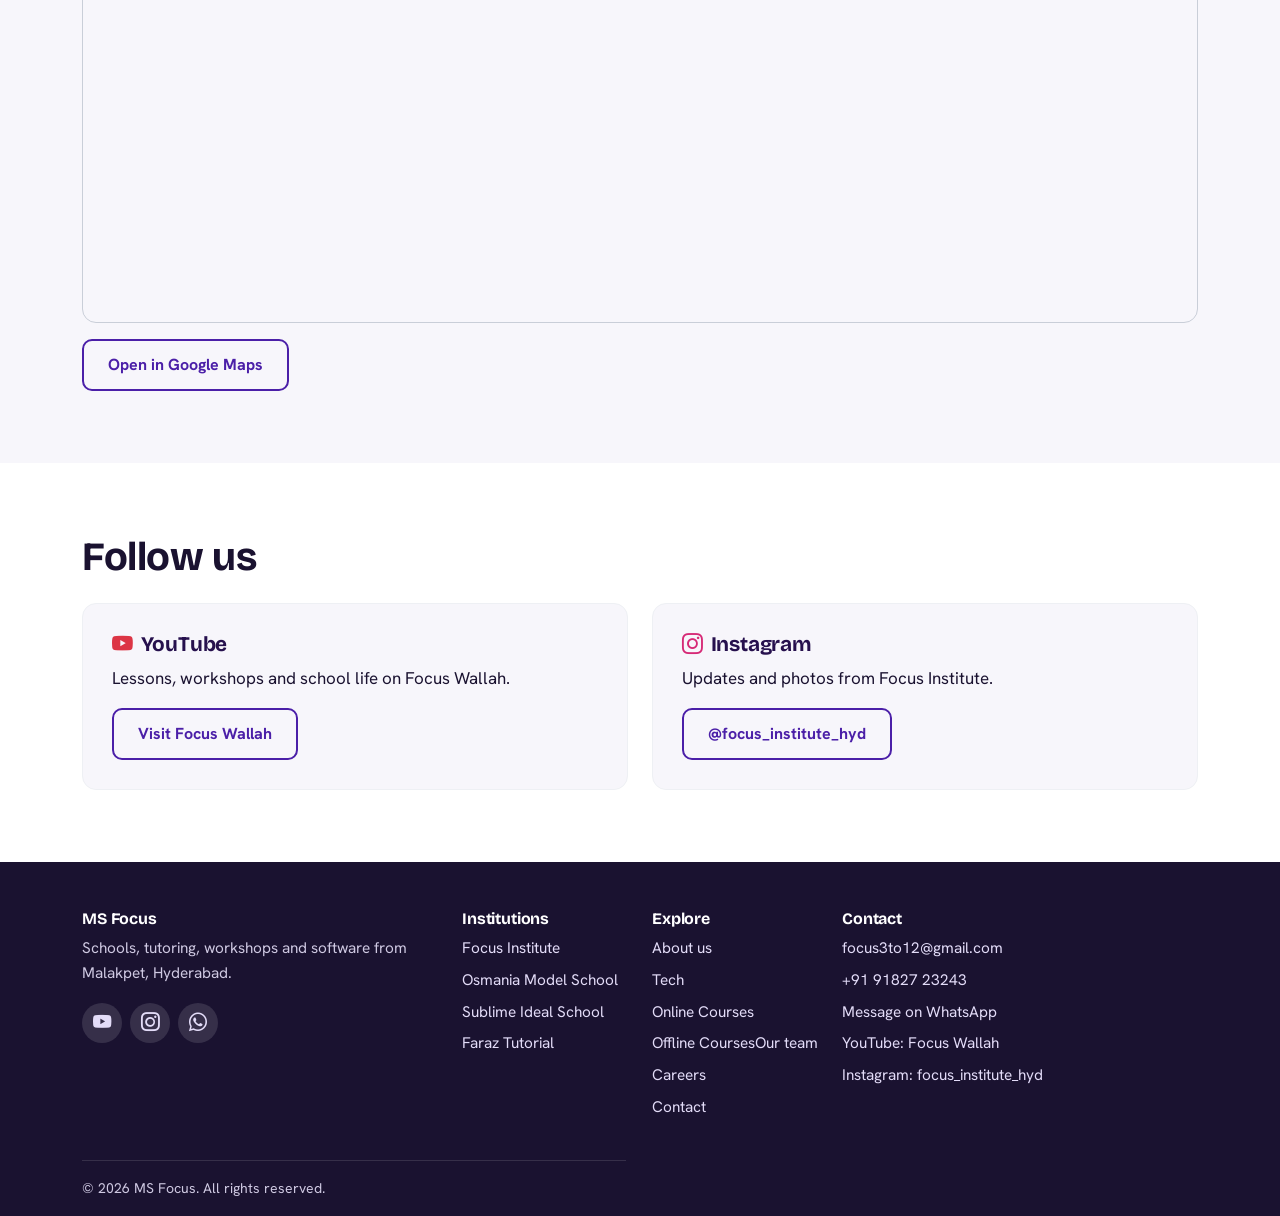
==== commit 82879104: "Online Cources Sample Added" ====
--- a/index.html
+++ b/index.html
@@ -23,7 +23,7 @@
 <nav class="navbar navbar-expand-lg container" aria-label="Main">
   <a class="navbar-brand brand" href="index.html"><img src="images/logo/logo.png" alt="" width="56" height="44">MS<span>Focus</span></a>
   <button class="navbar-toggler" type="button" data-bs-toggle="collapse" data-bs-target="#mainNav" aria-controls="mainNav" aria-expanded="false" aria-label="Open navigation menu"><span class="navbar-toggler-icon"></span></button>
-  <div class="collapse navbar-collapse" id="mainNav"><ul class="navbar-nav ms-auto align-items-lg-center"><li class="nav-item"><a class="nav-link active" aria-current="page" href="index.html">Home</a></li><li class="nav-item"><a class="nav-link" href="Aboutus.html">About us</a></li><li class="nav-item dropdown"><a class="nav-link dropdown-toggle" href="#" role="button" data-bs-toggle="dropdown" aria-expanded="false">Institutions</a><ul class="dropdown-menu"><li><a class="dropdown-item" href="focusinstitute.html">Focus Institute</a></li><li><a class="dropdown-item" href="osmaniamodelschool.html">Osmania Model School</a></li><li><a class="dropdown-item" href="sublimeidealschool.html">Sublime Ideal School</a></li><li><a class="dropdown-item" href="faraztutorial.html">Faraz Tutorial</a></li></ul></li><li class="nav-item"><a class="nav-link" href="techcompany.html">Tech</a></li><li class="nav-item"><a class="nav-link" href="othercources.html">Courses</a></li><li class="nav-item"><a class="nav-link" href="ourteachers.html">Our team</a></li><li class="nav-item"><a class="nav-link" href="carriers.html">Careers</a></li><li class="nav-item ms-lg-2"><a class="btn btn-brand" href="contact.html">Contact</a></li></ul></div>
+  <div class="collapse navbar-collapse" id="mainNav"><ul class="navbar-nav ms-auto align-items-lg-center"><li class="nav-item"><a class="nav-link active" aria-current="page" href="index.html">Home</a></li><li class="nav-item"><a class="nav-link" href="Aboutus.html">About us</a></li><li class="nav-item dropdown"><a class="nav-link dropdown-toggle" href="#" role="button" data-bs-toggle="dropdown" aria-expanded="false">Institutions</a><ul class="dropdown-menu"><li><a class="dropdown-item" href="focusinstitute.html">Focus Institute</a></li><li><a class="dropdown-item" href="osmaniamodelschool.html">Osmania Model School</a></li><li><a class="dropdown-item" href="sublimeidealschool.html">Sublime Ideal School</a></li><li><a class="dropdown-item" href="faraztutorial.html">Faraz Tutorial</a></li></ul></li><li class="nav-item"><a class="nav-link" href="techcompany.html">Tech</a></li><li class="nav-item"><a class="nav-link" href="othercources.html">Offline Courses</a></li><li class="nav-item"><a class="nav-link" href="cources.html">Online Courses</a></li><li class="nav-item"><a class="nav-link" href="ourteachers.html">Our team</a></li><li class="nav-item"><a class="nav-link" href="carriers.html">Careers</a></li><li class="nav-item ms-lg-2"><a class="btn btn-brand" href="contact.html">Contact</a></li></ul></div>
 </nav></header>
 <main id="main">
 <section class="hero"><div class="container"><div class="row g-5 align-items-center">
@@ -52,7 +52,7 @@
   <div class="col-lg-4"><h3>MS Focus</h3><p>Schools, tutoring, workshops and software from Malakpet, Hyderabad.</p>
     <div class="d-flex gap-2"><a class="social" href="https://www.youtube.com/@focuswallah" target="_blank" rel="noopener" aria-label="YouTube: Focus Wallah"><i class="bi bi-youtube"></i></a><a class="social" href="https://www.instagram.com/focus_institute_hyd/" target="_blank" rel="noopener" aria-label="Instagram: focus_institute_hyd"><i class="bi bi-instagram"></i></a><a class="social" href="https://wa.me/919182723243" target="_blank" rel="noopener" aria-label="WhatsApp"><i class="bi bi-whatsapp"></i></a></div></div>
   <div class="col-6 col-lg-2"><h3>Institutions</h3><ul class="list-unstyled"><li><a href="focusinstitute.html">Focus Institute</a></li><li><a href="osmaniamodelschool.html">Osmania Model School</a></li><li><a href="sublimeidealschool.html">Sublime Ideal School</a></li><li><a href="faraztutorial.html">Faraz Tutorial</a></li></ul></div>
-  <div class="col-6 col-lg-2"><h3>Explore</h3><ul class="list-unstyled"><li><a href="Aboutus.html">About us</a></li><li><a href="techcompany.html">Tech</a></li><li><a href="othercources.html">Courses</a></li><li><a href="ourteachers.html">Our team</a></li><li><a href="carriers.html">Careers</a></li><li><a href="contact.html">Contact</a></li></ul></div>
+  <div class="col-6 col-lg-2"><h3>Explore</h3><ul class="list-unstyled"><li><a href="Aboutus.html">About us</a></li><li><a href="techcompany.html">Tech</a></li><li><a href="cources.html">Online Courses</a></li><li><a href="othercources.html">Offline Courses</a></li<li><a href="ourteachers.html">Our team</a></li><li><a href="carriers.html">Careers</a></li><li><a href="contact.html">Contact</a></li></ul></div>
   <div class="col-lg-4"><h3>Contact</h3><ul class="list-unstyled">
     <li><a href="mailto:focus3to12@gmail.com">focus3to12@gmail.com</a></li>
     <li><a href="tel:+919182723243">+91 91827 23243</a></li>
